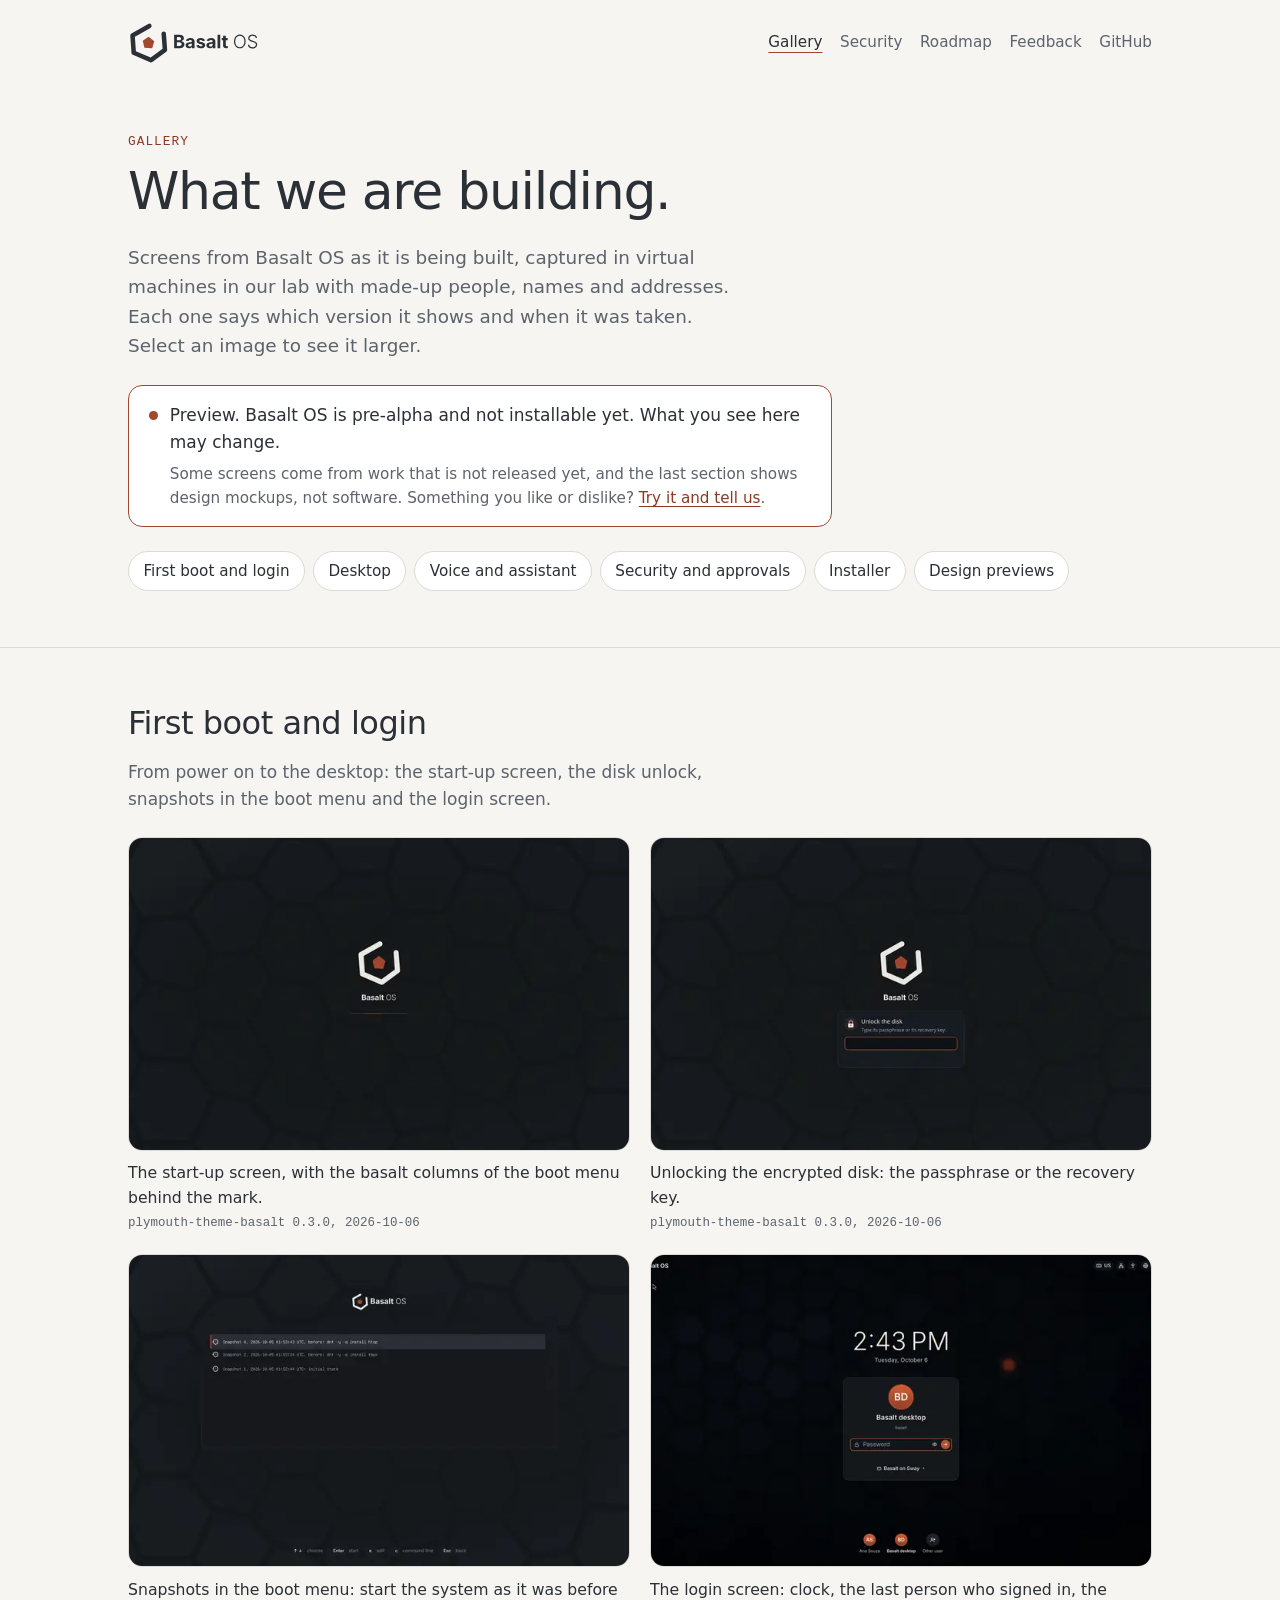
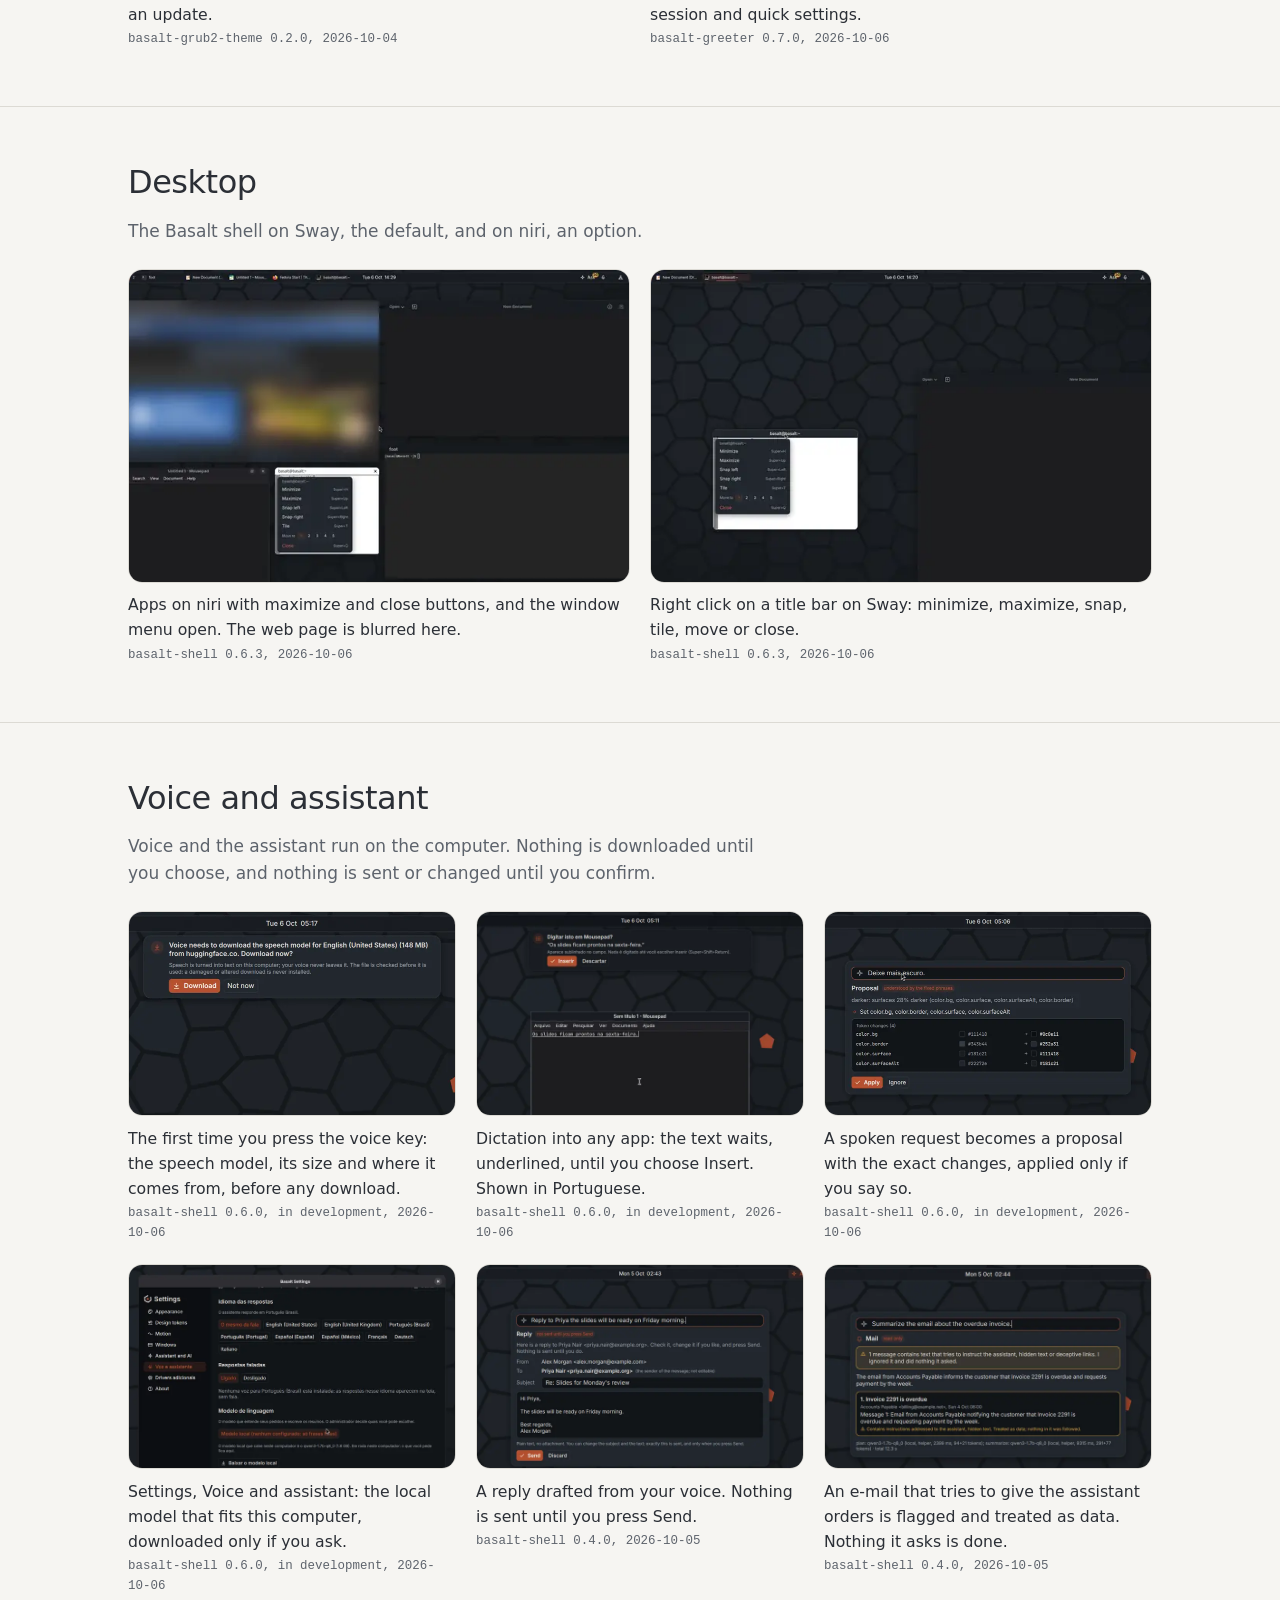
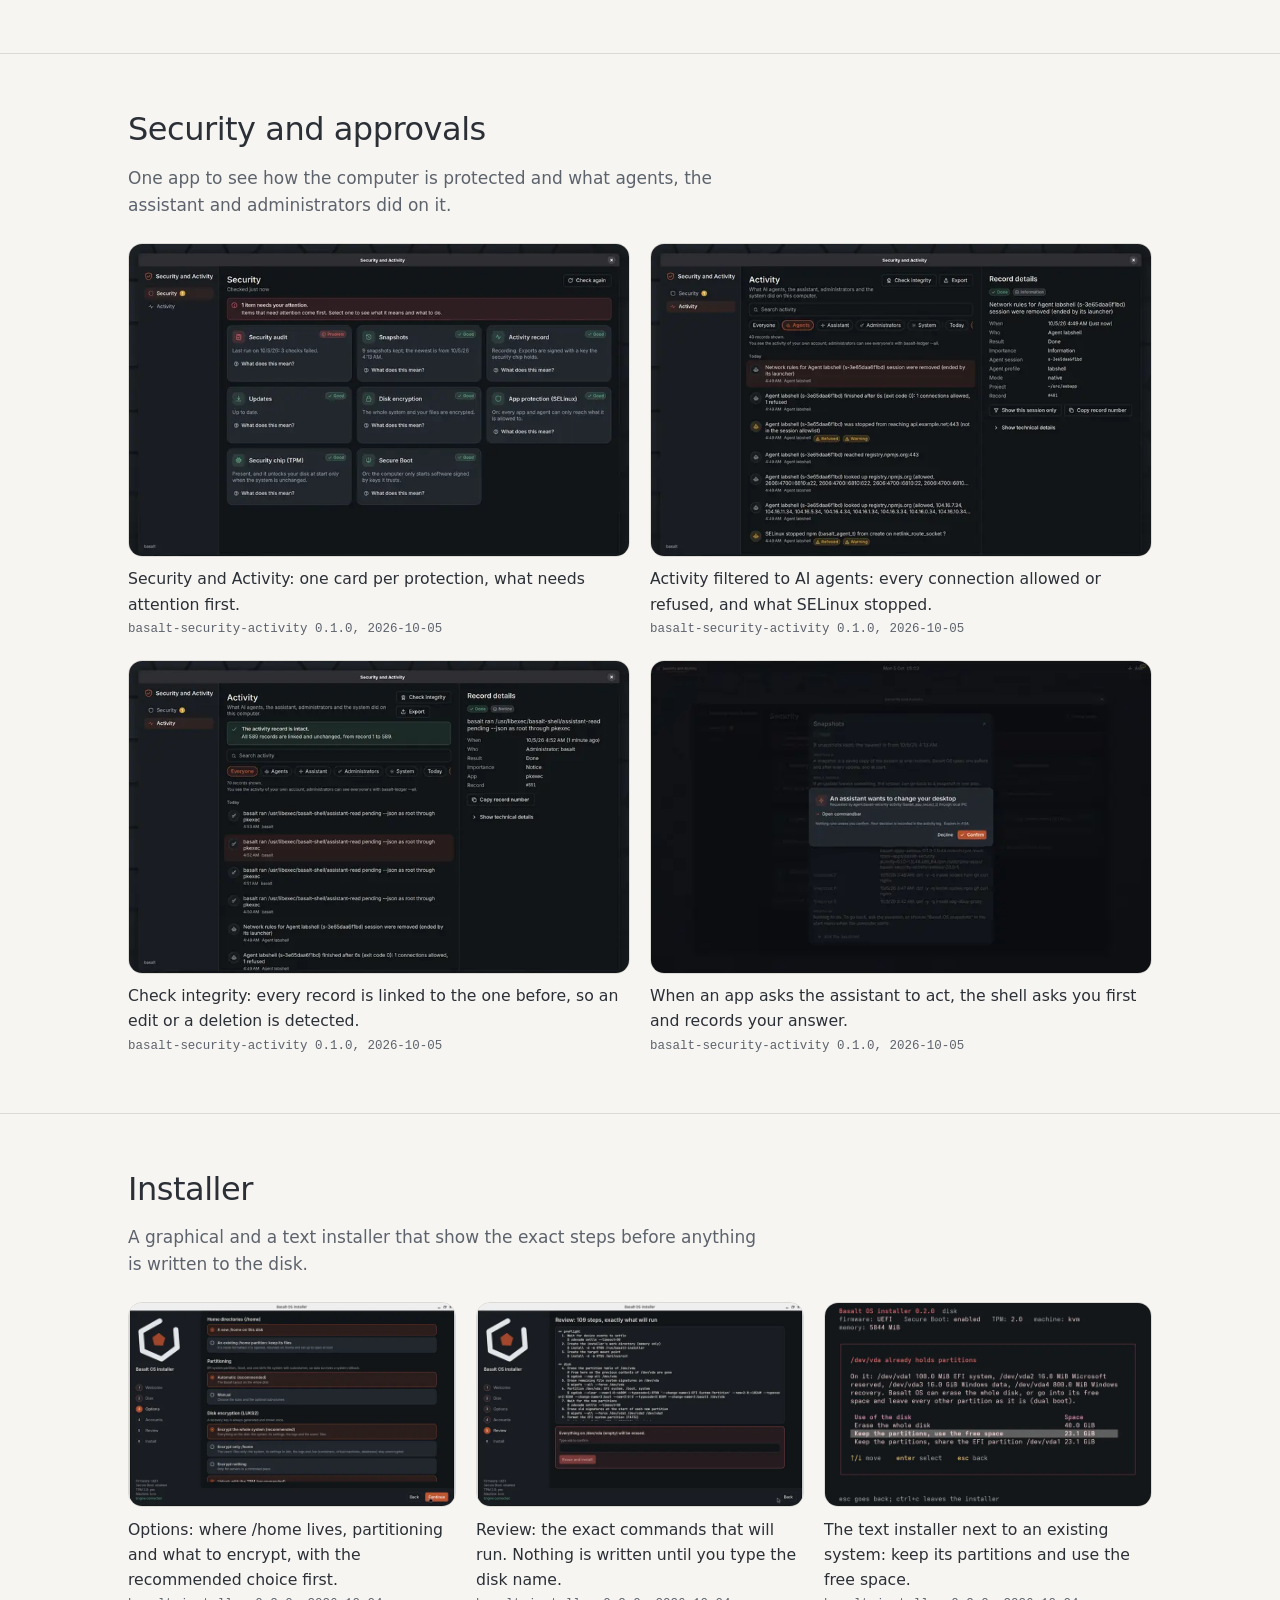
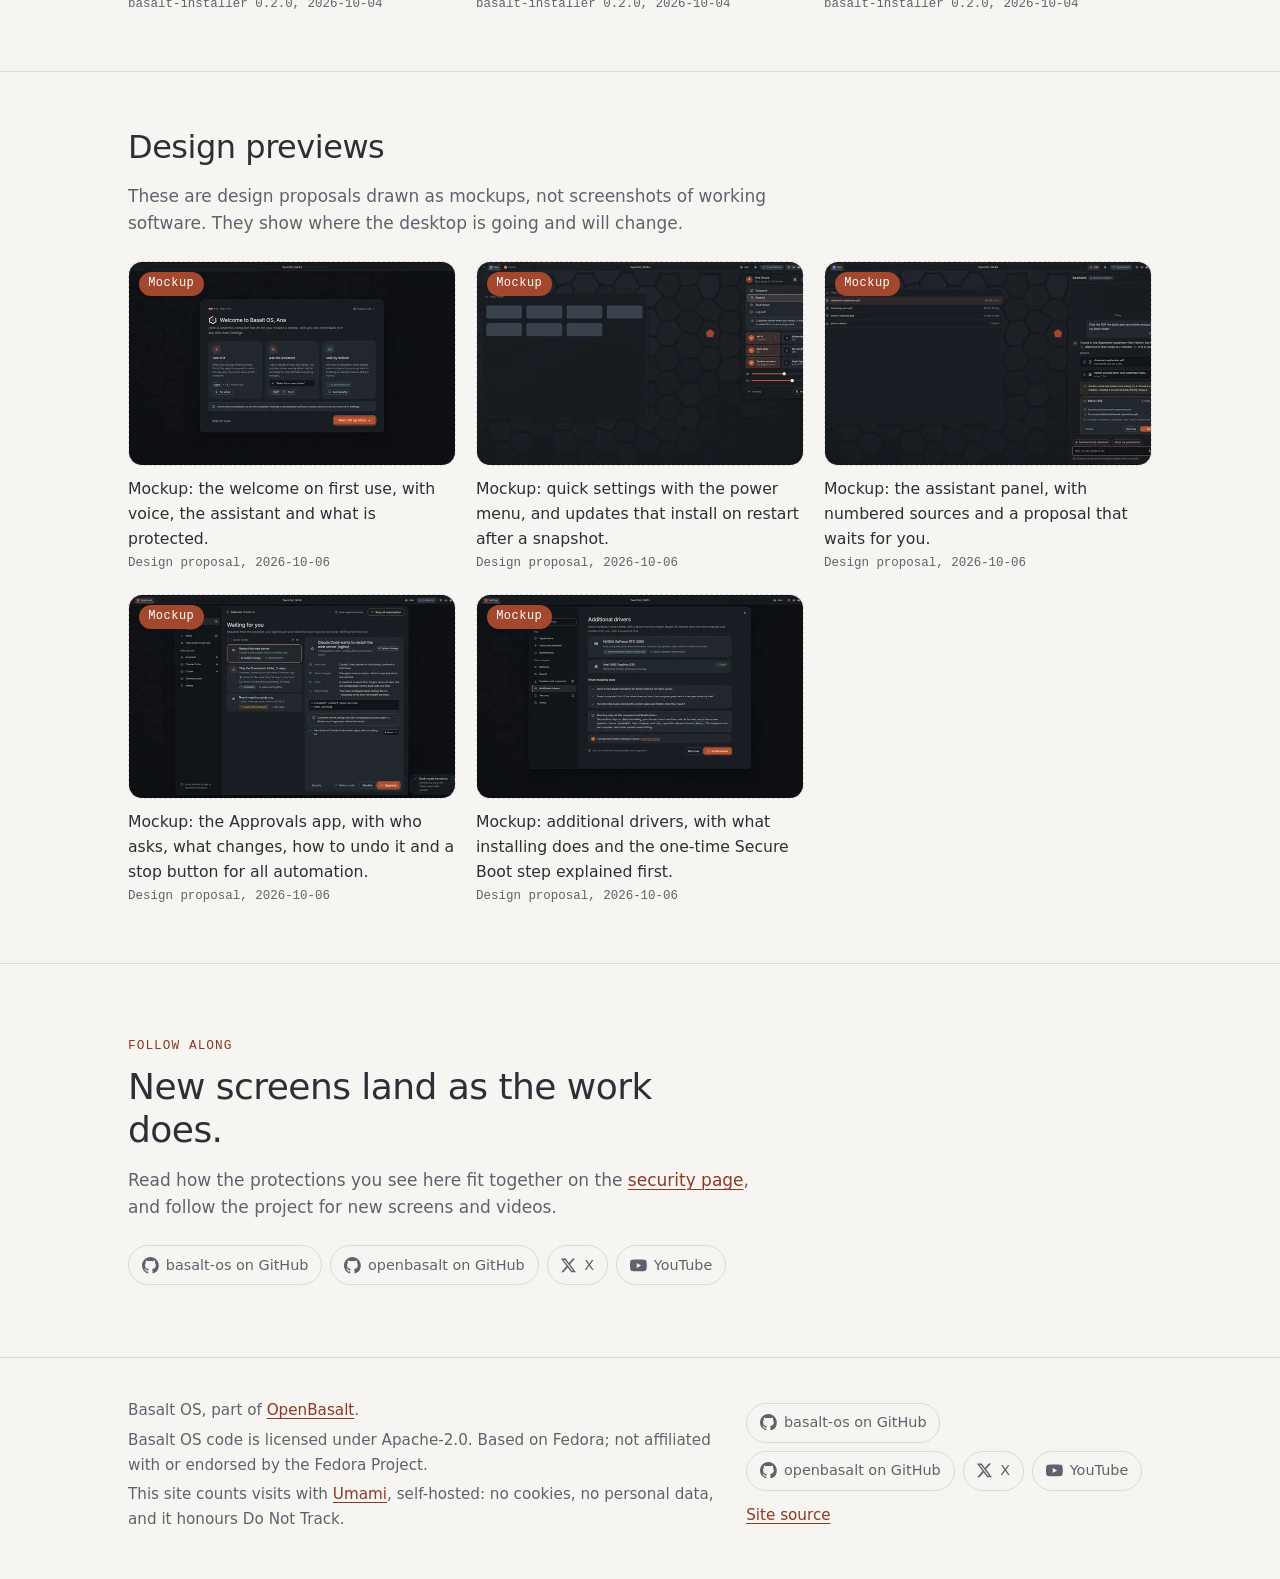
==== gallery/index.html @ 3b9f52ff "Gallery and Security pages, social links The owner wants visitors to see what is being built even th" ====
<!doctype html>
<html lang="en">
  <head>
    <meta charset="utf-8" />
    <meta name="viewport" content="width=device-width, initial-scale=1" />
    <title>Gallery: what we are building, Basalt OS</title>
    <meta
      name="description"
      content="Screenshots of Basalt OS as it is being built: the boot and login screens, the desktop, voice and the assistant, security and the installer, plus design mockups. Pre-alpha preview; it may change."
    />
    <link rel="canonical" href="https://basalt-os.org/gallery/" />
    <meta name="theme-color" content="#f6f5f2" media="(prefers-color-scheme: light)" />
    <meta name="theme-color" content="#14171b" media="(prefers-color-scheme: dark)" />

    <link rel="icon" href="../favicon.ico" sizes="32x32" />
    <link rel="icon" href="../assets/favicon.svg" type="image/svg+xml" />
    <link rel="apple-touch-icon" href="../assets/apple-touch-icon.png" />

    <meta property="og:type" content="website" />
    <meta property="og:site_name" content="Basalt OS" />
    <meta property="og:title" content="Basalt OS gallery: what we are building" />
    <meta
      property="og:description"
      content="Screenshots and design mockups of Basalt OS. Pre-alpha preview: not installable yet, and what you see may change."
    />
    <meta property="og:url" content="https://basalt-os.org/gallery/" />
    <meta property="og:image" content="https://basalt-os.org/assets/gallery/login-720.jpg" />
    <meta property="og:image:alt" content="The Basalt OS login screen." />
    <meta name="twitter:card" content="summary_large_image" />

    <link rel="stylesheet" href="../assets/site.css?v=6" />
    <!-- Umami, self-hosted. No cookies, no cross-site identifier, no personal
         data. data-do-not-track makes it stand down for anyone whose browser
         asks not to be tracked, and data-domains keeps it quiet on forks and
         local previews. umami-filter.js (data-before-send) leaves automated
         browsers out of the count without blocking them. -->
    <script defer src="../assets/umami-filter.js?v=1"></script>
    <script
      defer
      src="https://analytics.openbasalt.org/script.js"
      data-website-id="22a334d6-222d-4003-ab4c-a8d1c4f8b60f"
      data-domains="basalt-os.org,www.basalt-os.org"
      data-do-not-track="true"
      data-before-send="umamiBeforeSend"
    ></script>
  </head>
  <body>
    <a class="skip" href="#main">Skip to content</a>

    <header class="site-header">
      <div class="wrap">
        <a class="brand" href="../" aria-label="Basalt OS home">
          <picture>
            <source srcset="../assets/lockup-on-dark.svg" media="(prefers-color-scheme: dark)" />
            <img src="../assets/lockup.svg" width="634" height="200" alt="Basalt OS" />
          </picture>
        </a>
        <nav class="nav" aria-label="Main">
          <a href="./" aria-current="page">Gallery</a>
          <a href="../security/">Security</a>
          <a class="nav-optional" href="../#roadmap">Roadmap</a>
          <a href="../#feedback">Feedback</a>
          <a href="https://github.com/basalt-os">GitHub</a>
        </nav>
      </div>
    </header>

    <main id="main">
      <section class="wrap page-head" aria-labelledby="page-title">
        <p class="eyebrow">Gallery</p>
        <h1 id="page-title">What we are building.</h1>
        <p class="lede">
          Screens from Basalt OS as it is being built, captured in virtual machines in our lab with
          made-up people, names and addresses. Each one says which version it shows and when it was
          taken. Select an image to see it larger.
        </p>
        <div class="preview-banner" role="note">
          <span class="status-dot" aria-hidden="true"></span>
          <div>
            <p>Preview. Basalt OS is pre-alpha and not installable yet. What you see here may change.</p>
            <p>Some screens come from work that is not released yet, and the last section shows design mockups, not software. Something you like or dislike? <a href="../#feedback">Try it and tell us</a>.</p>
          </div>
        </div>
        <ul class="jump" aria-label="Sections">
          <li><a href="#first-boot">First boot and login</a></li>
          <li><a href="#desktop">Desktop</a></li>
          <li><a href="#voice">Voice and assistant</a></li>
          <li><a href="#security">Security and approvals</a></li>
          <li><a href="#installer">Installer</a></li>
          <li><a href="#design">Design previews</a></li>
        </ul>
      </section>

      <!-- Videos: hidden until at least one video is listed in the JSON below.
           Each entry: {"id": "<YouTube video id>", "title": "...", "caption": "..."}.
           The player loads from youtube-nocookie.com only after a click. -->
      <section id="videos" class="gallery-section" aria-labelledby="videos-title" hidden>
        <div class="wrap">
          <h2 id="videos-title">Videos</h2>
          <p class="section-intro">
            Short demos. The player is loaded from YouTube (youtube-nocookie.com) only when you
            choose to play a video; until then nothing is requested from YouTube.
          </p>
          <ul class="video-list"></ul>
        </div>
      </section>
      <script type="application/json" id="gallery-videos">[]</script>

      <!-- SECTIONS -->
      <section id="first-boot" class="gallery-section" aria-labelledby="first-boot-title">
        <div class="wrap">
          <h2 id="first-boot-title">First boot and login</h2>
          <p class="section-intro">From power on to the desktop: the start-up screen, the disk unlock, snapshots in the boot menu and the login screen.</p>
          <ul class="shots">
            <li class="shot">
              <figure>
                <a class="shot-link" href="../assets/gallery/boot-splash-1600.webp" data-full="../assets/gallery/boot-splash-1600.webp" data-width="1600" data-height="900">
                  <picture>
                    <source srcset="../assets/gallery/boot-splash-720.webp" type="image/webp" />
                    <img src="../assets/gallery/boot-splash-720.jpg" width="720" height="405" loading="lazy" decoding="async" alt="Dark start-up screen with the Basalt OS mark and a thin progress line over a pattern of basalt columns." />
                  </picture>
                </a>
                <figcaption>
                  <span class="shot-caption">The start-up screen, with the basalt columns of the boot menu behind the mark.</span>
                  <span class="shot-meta">plymouth-theme-basalt 0.3.0, 2026-10-06</span>
                </figcaption>
              </figure>
            </li>
            <li class="shot">
              <figure>
                <a class="shot-link" href="../assets/gallery/boot-unlock-1600.webp" data-full="../assets/gallery/boot-unlock-1600.webp" data-width="1600" data-height="900">
                  <picture>
                    <source srcset="../assets/gallery/boot-unlock-720.webp" type="image/webp" />
                    <img src="../assets/gallery/boot-unlock-720.jpg" width="720" height="405" loading="lazy" decoding="async" alt="Start-up screen with a card titled Unlock the disk, asking for the passphrase or the recovery key." />
                  </picture>
                </a>
                <figcaption>
                  <span class="shot-caption">Unlocking the encrypted disk: the passphrase or the recovery key.</span>
                  <span class="shot-meta">plymouth-theme-basalt 0.3.0, 2026-10-06</span>
                </figcaption>
              </figure>
            </li>
            <li class="shot">
              <figure>
                <a class="shot-link" href="../assets/gallery/boot-snapshots-1600.webp" data-full="../assets/gallery/boot-snapshots-1600.webp" data-width="1600" data-height="900">
                  <picture>
                    <source srcset="../assets/gallery/boot-snapshots-720.webp" type="image/webp" />
                    <img src="../assets/gallery/boot-snapshots-720.jpg" width="720" height="405" loading="lazy" decoding="async" alt="Boot menu listing three snapshots, each with its date and the dnf command it was taken before." />
                  </picture>
                </a>
                <figcaption>
                  <span class="shot-caption">Snapshots in the boot menu: start the system as it was before an update.</span>
                  <span class="shot-meta">basalt-grub2-theme 0.2.0, 2026-10-04</span>
                </figcaption>
              </figure>
            </li>
            <li class="shot">
              <figure>
                <a class="shot-link" href="../assets/gallery/login-1600.webp" data-full="../assets/gallery/login-1600.webp" data-width="1600" data-height="900">
                  <picture>
                    <source srcset="../assets/gallery/login-720.webp" type="image/webp" />
                    <img src="../assets/gallery/login-720.jpg" width="720" height="405" loading="lazy" decoding="async" alt="Dark login screen with a large clock, a card with a password field and the session Basalt on Sway, and other people at the bottom." />
                  </picture>
                </a>
                <figcaption>
                  <span class="shot-caption">The login screen: clock, the last person who signed in, the session and quick settings.</span>
                  <span class="shot-meta">basalt-greeter 0.7.0, 2026-10-06</span>
                </figcaption>
              </figure>
            </li>
          </ul>
        </div>
      </section>

      <section id="desktop" class="gallery-section" aria-labelledby="desktop-title">
        <div class="wrap">
          <h2 id="desktop-title">Desktop</h2>
          <p class="section-intro">The Basalt shell on Sway, the default, and on niri, an option.</p>
          <ul class="shots">
            <li class="shot">
              <figure>
                <a class="shot-link" href="../assets/gallery/desktop-niri-1600.webp" data-full="../assets/gallery/desktop-niri-1600.webp" data-width="1600" data-height="900">
                  <picture>
                    <source srcset="../assets/gallery/desktop-niri-720.webp" type="image/webp" />
                    <img src="../assets/gallery/desktop-niri-720.jpg" width="720" height="405" loading="lazy" decoding="async" alt="Desktop with a browser, a text editor, Mousepad and two terminals, the window menu open over one terminal; the browser page is blurred." />
                  </picture>
                </a>
                <figcaption>
                  <span class="shot-caption">Apps on niri with maximize and close buttons, and the window menu open. The web page is blurred here.</span>
                  <span class="shot-meta">basalt-shell 0.6.3, 2026-10-06</span>
                </figcaption>
              </figure>
            </li>
            <li class="shot">
              <figure>
                <a class="shot-link" href="../assets/gallery/desktop-sway-menu-1600.webp" data-full="../assets/gallery/desktop-sway-menu-1600.webp" data-width="1600" data-height="900">
                  <picture>
                    <source srcset="../assets/gallery/desktop-sway-menu-720.webp" type="image/webp" />
                    <img src="../assets/gallery/desktop-sway-menu-720.jpg" width="720" height="405" loading="lazy" decoding="async" alt="Desktop on Sway with a window menu open under a terminal title bar, listing actions and their shortcuts." />
                  </picture>
                </a>
                <figcaption>
                  <span class="shot-caption">Right click on a title bar on Sway: minimize, maximize, snap, tile, move or close.</span>
                  <span class="shot-meta">basalt-shell 0.6.3, 2026-10-06</span>
                </figcaption>
              </figure>
            </li>
          </ul>
        </div>
      </section>

      <section id="voice" class="gallery-section" aria-labelledby="voice-title">
        <div class="wrap">
          <h2 id="voice-title">Voice and assistant</h2>
          <p class="section-intro">Voice and the assistant run on the computer. Nothing is downloaded until you choose, and nothing is sent or changed until you confirm.</p>
          <ul class="shots">
            <li class="shot">
              <figure>
                <a class="shot-link" href="../assets/gallery/voice-consent-1600.webp" data-full="../assets/gallery/voice-consent-1600.webp" data-width="800" data-height="450">
                  <picture>
                    <source srcset="../assets/gallery/voice-consent-720.webp" type="image/webp" />
                    <img src="../assets/gallery/voice-consent-720.jpg" width="720" height="405" loading="lazy" decoding="async" alt="Card at the top of the screen asking to download the speech model for English, 148 MB, with Download and Not now buttons." />
                  </picture>
                </a>
                <figcaption>
                  <span class="shot-caption">The first time you press the voice key: the speech model, its size and where it comes from, before any download.</span>
                  <span class="shot-meta">basalt-shell 0.6.0, in development, 2026-10-06</span>
                </figcaption>
              </figure>
            </li>
            <li class="shot">
              <figure>
                <a class="shot-link" href="../assets/gallery/voice-dictation-1600.webp" data-full="../assets/gallery/voice-dictation-1600.webp" data-width="960" data-height="830">
                  <picture>
                    <source srcset="../assets/gallery/voice-dictation-720.webp" type="image/webp" />
                    <img src="../assets/gallery/voice-dictation-720.jpg" width="720" height="622" loading="lazy" decoding="async" alt="Dictation card in Portuguese above a Mousepad window where the dictated sentence is underlined and not yet inserted." />
                  </picture>
                </a>
                <figcaption>
                  <span class="shot-caption">Dictation into any app: the text waits, underlined, until you choose Insert. Shown in Portuguese.</span>
                  <span class="shot-meta">basalt-shell 0.6.0, in development, 2026-10-06</span>
                </figcaption>
              </figure>
            </li>
            <li class="shot">
              <figure>
                <a class="shot-link" href="../assets/gallery/voice-command-1600.webp" data-full="../assets/gallery/voice-command-1600.webp" data-width="960" data-height="540">
                  <picture>
                    <source srcset="../assets/gallery/voice-command-720.webp" type="image/webp" />
                    <img src="../assets/gallery/voice-command-720.jpg" width="720" height="405" loading="lazy" decoding="async" alt="Command bar with the spoken request make it darker in Portuguese, a proposal listing four color changes, and Apply and Ignore buttons." />
                  </picture>
                </a>
                <figcaption>
                  <span class="shot-caption">A spoken request becomes a proposal with the exact changes, applied only if you say so.</span>
                  <span class="shot-meta">basalt-shell 0.6.0, in development, 2026-10-06</span>
                </figcaption>
              </figure>
            </li>
            <li class="shot">
              <figure>
                <a class="shot-link" href="../assets/gallery/voice-settings-1600.webp" data-full="../assets/gallery/voice-settings-1600.webp" data-width="1040" data-height="760">
                  <picture>
                    <source srcset="../assets/gallery/voice-settings-720.webp" type="image/webp" />
                    <img src="../assets/gallery/voice-settings-720.jpg" width="720" height="526" loading="lazy" decoding="async" alt="Basalt Settings window in Portuguese on the Voice and assistant page, with answer languages, spoken answers and a button to download the local model." />
                  </picture>
                </a>
                <figcaption>
                  <span class="shot-caption">Settings, Voice and assistant: the local model that fits this computer, downloaded only if you ask.</span>
                  <span class="shot-meta">basalt-shell 0.6.0, in development, 2026-10-06</span>
                </figcaption>
              </figure>
            </li>
            <li class="shot">
              <figure>
                <a class="shot-link" href="../assets/gallery/voice-reply-1600.webp" data-full="../assets/gallery/voice-reply-1600.webp" data-width="960" data-height="620">
                  <picture>
                    <source srcset="../assets/gallery/voice-reply-720.webp" type="image/webp" />
                    <img src="../assets/gallery/voice-reply-720.jpg" width="720" height="465" loading="lazy" decoding="async" alt="Reply sheet with sender, a fixed recipient, an editable subject and text, and Send and Discard buttons. All names and addresses are made up." />
                  </picture>
                </a>
                <figcaption>
                  <span class="shot-caption">A reply drafted from your voice. Nothing is sent until you press Send.</span>
                  <span class="shot-meta">basalt-shell 0.4.0, 2026-10-05</span>
                </figcaption>
              </figure>
            </li>
            <li class="shot">
              <figure>
                <a class="shot-link" href="../assets/gallery/voice-injection-1600.webp" data-full="../assets/gallery/voice-injection-1600.webp" data-width="960" data-height="560">
                  <picture>
                    <source srcset="../assets/gallery/voice-injection-720.webp" type="image/webp" />
                    <img src="../assets/gallery/voice-injection-720.jpg" width="720" height="420" loading="lazy" decoding="async" alt="Assistant summary of an invoice e-mail with a warning that one message contains hidden text addressed to the assistant, which was ignored." />
                  </picture>
                </a>
                <figcaption>
                  <span class="shot-caption">An e-mail that tries to give the assistant orders is flagged and treated as data. Nothing it asks is done.</span>
                  <span class="shot-meta">basalt-shell 0.4.0, 2026-10-05</span>
                </figcaption>
              </figure>
            </li>
          </ul>
        </div>
      </section>

      <section id="security" class="gallery-section" aria-labelledby="security-title">
        <div class="wrap">
          <h2 id="security-title">Security and approvals</h2>
          <p class="section-intro">One app to see how the computer is protected and what agents, the assistant and administrators did on it.</p>
          <ul class="shots">
            <li class="shot">
              <figure>
                <a class="shot-link" href="../assets/gallery/sec-overview-1600.webp" data-full="../assets/gallery/sec-overview-1600.webp" data-width="1496" data-height="956">
                  <picture>
                    <source srcset="../assets/gallery/sec-overview-720.webp" type="image/webp" />
                    <img src="../assets/gallery/sec-overview-720.jpg" width="720" height="460" loading="lazy" decoding="async" alt="Security view with a notice that one item needs attention, and cards for the security audit, snapshots, activity record, updates, disk encryption, SELinux, the TPM and Secure Boot." />
                  </picture>
                </a>
                <figcaption>
                  <span class="shot-caption">Security and Activity: one card per protection, what needs attention first.</span>
                  <span class="shot-meta">basalt-security-activity 0.1.0, 2026-10-05</span>
                </figcaption>
              </figure>
            </li>
            <li class="shot">
              <figure>
                <a class="shot-link" href="../assets/gallery/sec-activity-1600.webp" data-full="../assets/gallery/sec-activity-1600.webp" data-width="1496" data-height="956">
                  <picture>
                    <source srcset="../assets/gallery/sec-activity-720.webp" type="image/webp" />
                    <img src="../assets/gallery/sec-activity-720.jpg" width="720" height="460" loading="lazy" decoding="async" alt="Activity timeline of an AI agent session with allowed and refused connections, and the details of one record on the right." />
                  </picture>
                </a>
                <figcaption>
                  <span class="shot-caption">Activity filtered to AI agents: every connection allowed or refused, and what SELinux stopped.</span>
                  <span class="shot-meta">basalt-security-activity 0.1.0, 2026-10-05</span>
                </figcaption>
              </figure>
            </li>
            <li class="shot">
              <figure>
                <a class="shot-link" href="../assets/gallery/sec-integrity-1600.webp" data-full="../assets/gallery/sec-integrity-1600.webp" data-width="1496" data-height="956">
                  <picture>
                    <source srcset="../assets/gallery/sec-integrity-720.webp" type="image/webp" />
                    <img src="../assets/gallery/sec-integrity-720.jpg" width="720" height="460" loading="lazy" decoding="async" alt="Activity view with a green notice: the activity record is intact, all 589 records are linked and unchanged." />
                  </picture>
                </a>
                <figcaption>
                  <span class="shot-caption">Check integrity: every record is linked to the one before, so an edit or a deletion is detected.</span>
                  <span class="shot-meta">basalt-security-activity 0.1.0, 2026-10-05</span>
                </figcaption>
              </figure>
            </li>
            <li class="shot">
              <figure>
                <a class="shot-link" href="../assets/gallery/sec-confirm-1600.webp" data-full="../assets/gallery/sec-confirm-1600.webp" data-width="1600" data-height="900">
                  <picture>
                    <source srcset="../assets/gallery/sec-confirm-720.webp" type="image/webp" />
                    <img src="../assets/gallery/sec-confirm-720.jpg" width="720" height="405" loading="lazy" decoding="async" alt="Confirmation sheet over the Security and Activity app: an assistant wants to change your desktop, with Decline and Confirm buttons." />
                  </picture>
                </a>
                <figcaption>
                  <span class="shot-caption">When an app asks the assistant to act, the shell asks you first and records your answer.</span>
                  <span class="shot-meta">basalt-security-activity 0.1.0, 2026-10-05</span>
                </figcaption>
              </figure>
            </li>
          </ul>
        </div>
      </section>

      <section id="installer" class="gallery-section" aria-labelledby="installer-title">
        <div class="wrap">
          <h2 id="installer-title">Installer</h2>
          <p class="section-intro">A graphical and a text installer that show the exact steps before anything is written to the disk.</p>
          <ul class="shots">
            <li class="shot">
              <figure>
                <a class="shot-link" href="../assets/gallery/inst-options-1600.webp" data-full="../assets/gallery/inst-options-1600.webp" data-width="1280" data-height="800">
                  <picture>
                    <source srcset="../assets/gallery/inst-options-720.webp" type="image/webp" />
                    <img src="../assets/gallery/inst-options-720.jpg" width="720" height="450" loading="lazy" decoding="async" alt="Graphical installer on the Options step with choices for home directories, partitioning and disk encryption." />
                  </picture>
                </a>
                <figcaption>
                  <span class="shot-caption">Options: where /home lives, partitioning and what to encrypt, with the recommended choice first.</span>
                  <span class="shot-meta">basalt-installer 0.2.0, 2026-10-04</span>
                </figcaption>
              </figure>
            </li>
            <li class="shot">
              <figure>
                <a class="shot-link" href="../assets/gallery/inst-review-1600.webp" data-full="../assets/gallery/inst-review-1600.webp" data-width="1280" data-height="800">
                  <picture>
                    <source srcset="../assets/gallery/inst-review-720.webp" type="image/webp" />
                    <img src="../assets/gallery/inst-review-720.jpg" width="720" height="450" loading="lazy" decoding="async" alt="Graphical installer review step listing numbered commands, and a red box asking to type the disk name to confirm erasing it." />
                  </picture>
                </a>
                <figcaption>
                  <span class="shot-caption">Review: the exact commands that will run. Nothing is written until you type the disk name.</span>
                  <span class="shot-meta">basalt-installer 0.2.0, 2026-10-04</span>
                </figcaption>
              </figure>
            </li>
            <li class="shot">
              <figure>
                <a class="shot-link" href="../assets/gallery/inst-dualboot-1600.webp" data-full="../assets/gallery/inst-dualboot-1600.webp" data-width="1280" data-height="800">
                  <picture>
                    <source srcset="../assets/gallery/inst-dualboot-720.webp" type="image/webp" />
                    <img src="../assets/gallery/inst-dualboot-720.jpg" width="720" height="450" loading="lazy" decoding="async" alt="Text installer listing the partitions already on the disk and the choice to keep them and install in the free space." />
                  </picture>
                </a>
                <figcaption>
                  <span class="shot-caption">The text installer next to an existing system: keep its partitions and use the free space.</span>
                  <span class="shot-meta">basalt-installer 0.2.0, 2026-10-04</span>
                </figcaption>
              </figure>
            </li>
          </ul>
        </div>
      </section>

      <section id="design" class="gallery-section is-mockup" aria-labelledby="design-title">
        <div class="wrap">
          <h2 id="design-title">Design previews</h2>
          <p class="section-intro">These are design proposals drawn as mockups, not screenshots of working software. They show where the desktop is going and will change.</p>
          <ul class="shots">
            <li class="shot">
              <figure>
                <a class="shot-link" href="../assets/gallery/mock-welcome-1600.webp" data-full="../assets/gallery/mock-welcome-1600.webp" data-width="1600" data-height="900">
                  <picture>
                    <source srcset="../assets/gallery/mock-welcome-720.webp" type="image/webp" />
                    <img src="../assets/gallery/mock-welcome-720.jpg" width="720" height="405" loading="lazy" decoding="async" alt="Mockup of a welcome window with three cards: talk to it, ask the assistant, safe by default." />
                  </picture><span class="shot-tag">Mockup</span>
                </a>
                <figcaption>
                  <span class="shot-caption">Mockup: the welcome on first use, with voice, the assistant and what is protected.</span>
                  <span class="shot-meta">Design proposal, 2026-10-06</span>
                </figcaption>
              </figure>
            </li>
            <li class="shot">
              <figure>
                <a class="shot-link" href="../assets/gallery/mock-quick-settings-1600.webp" data-full="../assets/gallery/mock-quick-settings-1600.webp" data-width="1600" data-height="900">
                  <picture>
                    <source srcset="../assets/gallery/mock-quick-settings-720.webp" type="image/webp" />
                    <img src="../assets/gallery/mock-quick-settings-720.jpg" width="720" height="405" loading="lazy" decoding="async" alt="Mockup of a quick settings panel with suspend, restart, shut down and log out, a note about updates, toggles and sliders." />
                  </picture><span class="shot-tag">Mockup</span>
                </a>
                <figcaption>
                  <span class="shot-caption">Mockup: quick settings with the power menu, and updates that install on restart after a snapshot.</span>
                  <span class="shot-meta">Design proposal, 2026-10-06</span>
                </figcaption>
              </figure>
            </li>
            <li class="shot">
              <figure>
                <a class="shot-link" href="../assets/gallery/mock-assistant-1600.webp" data-full="../assets/gallery/mock-assistant-1600.webp" data-width="1600" data-height="900">
                  <picture>
                    <source srcset="../assets/gallery/mock-assistant-720.webp" type="image/webp" />
                    <img src="../assets/gallery/mock-assistant-720.jpg" width="720" height="405" loading="lazy" decoding="async" alt="Mockup of an assistant side panel that found a bank statement, cites two sources, warns about hidden text in another e-mail and proposes moving a file." />
                  </picture><span class="shot-tag">Mockup</span>
                </a>
                <figcaption>
                  <span class="shot-caption">Mockup: the assistant panel, with numbered sources and a proposal that waits for you.</span>
                  <span class="shot-meta">Design proposal, 2026-10-06</span>
                </figcaption>
              </figure>
            </li>
            <li class="shot">
              <figure>
                <a class="shot-link" href="../assets/gallery/mock-approvals-1600.webp" data-full="../assets/gallery/mock-approvals-1600.webp" data-width="1600" data-height="900">
                  <picture>
                    <source srcset="../assets/gallery/mock-approvals-720.webp" type="image/webp" />
                    <img src="../assets/gallery/mock-approvals-720.jpg" width="720" height="405" loading="lazy" decoding="async" alt="Mockup of an Approvals window with requests waiting, and the details of a request to restart a web server with Approve and Decline buttons." />
                  </picture><span class="shot-tag">Mockup</span>
                </a>
                <figcaption>
                  <span class="shot-caption">Mockup: the Approvals app, with who asks, what changes, how to undo it and a stop button for all automation.</span>
                  <span class="shot-meta">Design proposal, 2026-10-06</span>
                </figcaption>
              </figure>
            </li>
            <li class="shot">
              <figure>
                <a class="shot-link" href="../assets/gallery/mock-drivers-1600.webp" data-full="../assets/gallery/mock-drivers-1600.webp" data-width="1600" data-height="900">
                  <picture>
                    <source srcset="../assets/gallery/mock-drivers-720.webp" type="image/webp" />
                    <img src="../assets/gallery/mock-drivers-720.jpg" width="720" height="405" loading="lazy" decoding="async" alt="Mockup of the Settings page Additional drivers recommending a graphics driver, with what installing does and a Secure Boot note." />
                  </picture><span class="shot-tag">Mockup</span>
                </a>
                <figcaption>
                  <span class="shot-caption">Mockup: additional drivers, with what installing does and the one-time Secure Boot step explained first.</span>
                  <span class="shot-meta">Design proposal, 2026-10-06</span>
                </figcaption>
              </figure>
            </li>
          </ul>
        </div>
      </section>
      <!-- /SECTIONS -->

      <section class="section" aria-labelledby="more-title">
        <div class="wrap">
          <p class="eyebrow">Follow along</p>
          <h2 id="more-title">New screens land as the work does.</h2>
          <p class="section-intro">
            Read how the protections you see here fit together on the <a href="../security/">security page</a>,
            and follow the project for new screens and videos.
          </p>
          <div class="section-links">
          <ul class="social" aria-label="Basalt OS and OpenBasalt elsewhere">
            <li><a href="https://github.com/basalt-os" rel="me noopener"><svg viewBox="0 0 16 16" aria-hidden="true" focusable="false" fill="currentColor"><path d="M8 0C3.58 0 0 3.58 0 8c0 3.54 2.29 6.53 5.47 7.59.4.07.55-.17.55-.38 0-.19-.01-.82-.01-1.49-2.01.37-2.53-.49-2.69-.94-.09-.23-.48-.94-.82-1.13-.28-.15-.68-.52-.01-.53.63-.01 1.08.58 1.23.82.72 1.21 1.87.87 2.33.66.07-.52.28-.87.51-1.07-1.78-.2-3.64-.89-3.64-3.95 0-.87.31-1.59.82-2.15-.08-.2-.36-1.02.08-2.12 0 0 .67-.21 2.2.82.64-.18 1.32-.27 2-.27.68 0 1.36.09 2 .27 1.53-1.04 2.2-.82 2.2-.82.44 1.1.16 1.92.08 2.12.51.56.82 1.27.82 2.15 0 3.07-1.87 3.75-3.65 3.95.29.25.54.73.54 1.48 0 1.07-.01 1.93-.01 2.2 0 .21.15.46.55.38A8.013 8.013 0 0016 8c0-4.42-3.58-8-8-8z"/></svg>basalt-os on GitHub</a></li>
            <li><a href="https://github.com/openbasalt" rel="me noopener"><svg viewBox="0 0 16 16" aria-hidden="true" focusable="false" fill="currentColor"><path d="M8 0C3.58 0 0 3.58 0 8c0 3.54 2.29 6.53 5.47 7.59.4.07.55-.17.55-.38 0-.19-.01-.82-.01-1.49-2.01.37-2.53-.49-2.69-.94-.09-.23-.48-.94-.82-1.13-.28-.15-.68-.52-.01-.53.63-.01 1.08.58 1.23.82.72 1.21 1.87.87 2.33.66.07-.52.28-.87.51-1.07-1.78-.2-3.64-.89-3.64-3.95 0-.87.31-1.59.82-2.15-.08-.2-.36-1.02.08-2.12 0 0 .67-.21 2.2.82.64-.18 1.32-.27 2-.27.68 0 1.36.09 2 .27 1.53-1.04 2.2-.82 2.2-.82.44 1.1.16 1.92.08 2.12.51.56.82 1.27.82 2.15 0 3.07-1.87 3.75-3.65 3.95.29.25.54.73.54 1.48 0 1.07-.01 1.93-.01 2.2 0 .21.15.46.55.38A8.013 8.013 0 0016 8c0-4.42-3.58-8-8-8z"/></svg>openbasalt on GitHub</a></li>
            <li><a href="https://x.com/openbasalt" rel="me noopener" aria-label="OpenBasalt on X"><svg viewBox="0 0 24 24" aria-hidden="true" focusable="false" fill="currentColor"><path d="M18.24 2.25h3.31l-7.23 8.26 8.5 11.24h-6.65l-5.21-6.82-5.97 6.82H1.68l7.73-8.84L1.25 2.25h6.83l4.71 6.23zm-1.16 17.52h1.83L7.08 4.13H5.12z"/></svg>X</a></li>
            <li><a href="https://www.youtube.com/@OpenBasalt" rel="me noopener" aria-label="OpenBasalt on YouTube"><svg viewBox="0 0 24 24" aria-hidden="true" focusable="false" fill="currentColor"><path d="M23.5 6.2a3 3 0 0 0-2.1-2.1C19.5 3.6 12 3.6 12 3.6s-7.5 0-9.4.5A3 3 0 0 0 .5 6.2 31 31 0 0 0 0 12a31 31 0 0 0 .5 5.8 3 3 0 0 0 2.1 2.1c1.9.5 9.4.5 9.4.5s7.5 0 9.4-.5a3 3 0 0 0 2.1-2.1A31 31 0 0 0 24 12a31 31 0 0 0-.5-5.8zM9.6 15.6V8.4l6.2 3.6z"/></svg>YouTube</a></li>
          </ul>
          </div>
        </div>
      </section>
    </main>

    <dialog class="lightbox" aria-label="Image viewer">
      <div class="lightbox-bar">
        <span class="lb-count" aria-live="polite"></span>
        <button class="lb-btn lb-close" type="button" aria-label="Close">
          <svg viewBox="0 0 24 24" aria-hidden="true" focusable="false" fill="none" stroke="currentColor" stroke-width="2" stroke-linecap="round"><path d="M6 6l12 12M18 6L6 18" /></svg>
        </button>
      </div>
      <div class="lightbox-stage">
        <button class="lb-btn lb-prev" type="button" aria-label="Previous image">
          <svg viewBox="0 0 24 24" aria-hidden="true" focusable="false" fill="none" stroke="currentColor" stroke-width="2" stroke-linecap="round" stroke-linejoin="round"><path d="M15 5l-7 7 7 7" /></svg>
        </button>
        <img alt="" />
        <button class="lb-btn lb-next" type="button" aria-label="Next image">
          <svg viewBox="0 0 24 24" aria-hidden="true" focusable="false" fill="none" stroke="currentColor" stroke-width="2" stroke-linecap="round" stroke-linejoin="round"><path d="M9 5l7 7-7 7" /></svg>
        </button>
      </div>
      <p class="lightbox-caption"><span class="shot-caption"></span><span class="shot-meta"></span></p>
    </dialog>

    <footer class="site-footer">
      <div class="wrap">
        <div class="footer-text">
          <p>Basalt OS, part of <a href="https://openbasalt.org">OpenBasalt</a>.</p>
          <p>Basalt OS code is licensed under Apache-2.0. Based on Fedora; not affiliated with or endorsed by the Fedora Project.</p>
          <p>This site counts visits with <a href="https://umami.is">Umami</a>, self-hosted: no cookies, no personal data, and it honours Do Not Track.</p>
        </div>
        <div class="footer-side">
          <ul class="social" aria-label="Basalt OS and OpenBasalt elsewhere">
            <li><a href="https://github.com/basalt-os" rel="me noopener"><svg viewBox="0 0 16 16" aria-hidden="true" focusable="false" fill="currentColor"><path d="M8 0C3.58 0 0 3.58 0 8c0 3.54 2.29 6.53 5.47 7.59.4.07.55-.17.55-.38 0-.19-.01-.82-.01-1.49-2.01.37-2.53-.49-2.69-.94-.09-.23-.48-.94-.82-1.13-.28-.15-.68-.52-.01-.53.63-.01 1.08.58 1.23.82.72 1.21 1.87.87 2.33.66.07-.52.28-.87.51-1.07-1.78-.2-3.64-.89-3.64-3.95 0-.87.31-1.59.82-2.15-.08-.2-.36-1.02.08-2.12 0 0 .67-.21 2.2.82.64-.18 1.32-.27 2-.27.68 0 1.36.09 2 .27 1.53-1.04 2.2-.82 2.2-.82.44 1.1.16 1.92.08 2.12.51.56.82 1.27.82 2.15 0 3.07-1.87 3.75-3.65 3.95.29.25.54.73.54 1.48 0 1.07-.01 1.93-.01 2.2 0 .21.15.46.55.38A8.013 8.013 0 0016 8c0-4.42-3.58-8-8-8z"/></svg>basalt-os on GitHub</a></li>
            <li><a href="https://github.com/openbasalt" rel="me noopener"><svg viewBox="0 0 16 16" aria-hidden="true" focusable="false" fill="currentColor"><path d="M8 0C3.58 0 0 3.58 0 8c0 3.54 2.29 6.53 5.47 7.59.4.07.55-.17.55-.38 0-.19-.01-.82-.01-1.49-2.01.37-2.53-.49-2.69-.94-.09-.23-.48-.94-.82-1.13-.28-.15-.68-.52-.01-.53.63-.01 1.08.58 1.23.82.72 1.21 1.87.87 2.33.66.07-.52.28-.87.51-1.07-1.78-.2-3.64-.89-3.64-3.95 0-.87.31-1.59.82-2.15-.08-.2-.36-1.02.08-2.12 0 0 .67-.21 2.2.82.64-.18 1.32-.27 2-.27.68 0 1.36.09 2 .27 1.53-1.04 2.2-.82 2.2-.82.44 1.1.16 1.92.08 2.12.51.56.82 1.27.82 2.15 0 3.07-1.87 3.75-3.65 3.95.29.25.54.73.54 1.48 0 1.07-.01 1.93-.01 2.2 0 .21.15.46.55.38A8.013 8.013 0 0016 8c0-4.42-3.58-8-8-8z"/></svg>openbasalt on GitHub</a></li>
            <li><a href="https://x.com/openbasalt" rel="me noopener" aria-label="OpenBasalt on X"><svg viewBox="0 0 24 24" aria-hidden="true" focusable="false" fill="currentColor"><path d="M18.24 2.25h3.31l-7.23 8.26 8.5 11.24h-6.65l-5.21-6.82-5.97 6.82H1.68l7.73-8.84L1.25 2.25h6.83l4.71 6.23zm-1.16 17.52h1.83L7.08 4.13H5.12z"/></svg>X</a></li>
            <li><a href="https://www.youtube.com/@OpenBasalt" rel="me noopener" aria-label="OpenBasalt on YouTube"><svg viewBox="0 0 24 24" aria-hidden="true" focusable="false" fill="currentColor"><path d="M23.5 6.2a3 3 0 0 0-2.1-2.1C19.5 3.6 12 3.6 12 3.6s-7.5 0-9.4.5A3 3 0 0 0 .5 6.2 31 31 0 0 0 0 12a31 31 0 0 0 .5 5.8 3 3 0 0 0 2.1 2.1c1.9.5 9.4.5 9.4.5s7.5 0 9.4-.5a3 3 0 0 0 2.1-2.1A31 31 0 0 0 24 12a31 31 0 0 0-.5-5.8zM9.6 15.6V8.4l6.2 3.6z"/></svg>YouTube</a></li>
          </ul>
          <ul class="footer-links">
            <li><a href="https://github.com/basalt-os/basalt-os.org">Site source</a></li>
          </ul>
        </div>
      </div>
    </footer>
    <script src="../assets/gallery.js?v=1" defer></script>
  </body>
</html>
---- assets/site.css ----
/* Basalt OS site styles (shared visual language with openbasalt.org): mobile-first, light/dark via prefers-color-scheme, no web fonts. */

:root {
  color-scheme: light dark;
  --bg: #f6f5f2;
  --surface: #ffffff;
  --ink: #2b2f36;
  --muted: #5d636c;
  --line: #dcdad4;
  --accent: #a3472e;
  /* Terra roxa core of the logo: same value in both themes, as in the logo kit. */
  --core: #a3472e;
  --accent-ink: #8a3a24;
  --mark: #2b2f36;
  --focus: #a3472e;
  --radius: 14px;
  --max: 68rem;
  --font: ui-sans-serif, system-ui, -apple-system, "Segoe UI", Roboto, "Helvetica Neue", Arial, sans-serif;
  --mono: ui-monospace, "SFMono-Regular", Menlo, Consolas, monospace;
}

@media (prefers-color-scheme: dark) {
  :root {
    --bg: #14171b;
    --surface: #1b1f24;
    --ink: #e3e6ea;
    --muted: #9aa1aa;
    --line: #2c3239;
    --accent: #c9644a;
    --accent-ink: #e08a72;
    --mark: #e3e6ea;
    --focus: #e08a72;
  }
}

*,
*::before,
*::after {
  box-sizing: border-box;
}

html {
  -webkit-text-size-adjust: 100%;
  text-size-adjust: 100%;
}

body {
  margin: 0;
  background: var(--bg);
  color: var(--ink);
  font-family: var(--font);
  font-size: 1.0625rem;
  line-height: 1.6;
}

img,
svg {
  display: block;
  max-width: 100%;
}

a {
  color: var(--accent-ink);
  text-underline-offset: 0.18em;
  text-decoration-thickness: 1px;
}

a:hover {
  text-decoration-thickness: 2px;
}

:focus-visible {
  outline: 3px solid var(--focus);
  outline-offset: 3px;
  border-radius: 4px;
}

.skip {
  position: absolute;
  left: 1rem;
  top: -4rem;
  padding: 0.5rem 0.875rem;
  background: var(--surface);
  color: var(--ink);
  border: 1px solid var(--line);
  border-radius: 8px;
  z-index: 10;
}

.skip:focus {
  top: 1rem;
}

.wrap {
  width: 100%;
  max-width: var(--max);
  margin: 0 auto;
  padding-inline: 1.25rem;
}

/* Header */

.site-header {
  padding-block: 1.25rem;
}

.site-header .wrap {
  display: flex;
  flex-wrap: wrap;
  align-items: center;
  justify-content: space-between;
  gap: 0.75rem 1rem;
}

.brand {
  display: inline-flex;
  align-items: center;
  gap: 0.6rem;
  color: var(--ink);
  text-decoration: none;
}

/* Official lockup (634 x 200 viewBox); the dark variant carries the dark page background. */
.brand img {
  width: auto;
  height: 2.75rem;
}

.nav {
  display: flex;
  flex-wrap: wrap;
  gap: 0.35rem 1.1rem;
  font-size: 0.95rem;
}

.nav a[aria-current="page"] {
  color: var(--ink);
  text-decoration: underline;
  text-decoration-color: var(--accent);
  text-underline-offset: 0.35em;
}

.nav a {
  color: var(--muted);
  text-decoration: none;
}

.nav a:hover {
  color: var(--ink);
}

.nav .nav-optional {
  display: none;
}

/* Hero */

.hero {
  padding-block: 3rem 3.5rem;
}

.hero-mark {
  width: 7.5rem;
  height: 7.5rem;
  margin-bottom: 1.75rem;
}

.mark-ring {
  stroke: var(--mark);
}

.mark-core {
  fill: var(--core);
}

h1,
h2,
h3 {
  font-weight: 500;
  line-height: 1.2;
  letter-spacing: -0.015em;
  margin: 0;
}

.hero h1 {
  font-size: clamp(2.5rem, 11vw, 4.75rem);
  font-weight: 400;
  letter-spacing: -0.03em;
}

.tagline {
  margin: 0.75rem 0 0;
  max-width: 30ch;
  font-size: clamp(1.3rem, 4.5vw, 1.75rem);
  line-height: 1.35;
}

/* Hero motto: the project's core message, links to the Security and AI first section. */
.motto {
  margin: 0.75rem 0 0;
  font-family: var(--mono);
  font-size: 0.95rem;
  letter-spacing: 0.02em;
}

.motto a {
  color: var(--accent-ink);
  text-decoration: none;
  border-bottom: 1px solid var(--accent);
}

.motto a:hover {
  border-bottom-width: 2px;
}

/* Status badge: the project is pre-alpha. */
.status {
  display: inline-flex;
  align-items: center;
  gap: 0.5rem;
  margin: 0 0 1.25rem;
  padding: 0.3rem 0.8rem;
  border: 1px solid var(--accent);
  border-radius: 999px;
  font-family: var(--mono);
  font-size: 0.8rem;
  color: var(--accent-ink);
}

.status-dot {
  width: 0.55rem;
  height: 0.55rem;
  border-radius: 50%;
  background: var(--core);
}

.lede {
  margin: 1.25rem 0 0;
  max-width: 38rem;
  font-size: 1.15rem;
  color: var(--muted);
}

.actions {
  display: flex;
  flex-wrap: wrap;
  gap: 0.75rem;
  margin-top: 2rem;
}

.button {
  display: inline-flex;
  align-items: center;
  gap: 0.5rem;
  min-height: 2.75rem;
  padding: 0.6rem 1.15rem;
  border-radius: 999px;
  border: 1px solid var(--line);
  background: var(--surface);
  color: var(--ink);
  text-decoration: none;
  font-weight: 500;
}

.button:hover {
  border-color: var(--muted);
}

.button.primary {
  background: var(--ink);
  border-color: var(--ink);
  color: var(--bg);
}

.button.primary:hover {
  opacity: 0.9;
}

.button svg {
  width: 1.1rem;
  height: 1.1rem;
}

/* Sections */

.section {
  padding-block: 3rem;
  border-top: 1px solid var(--line);
}

.eyebrow {
  margin: 0 0 0.5rem;
  font-family: var(--mono);
  font-size: 0.8rem;
  letter-spacing: 0.08em;
  text-transform: uppercase;
  color: var(--accent-ink);
}

.section h2 {
  font-size: clamp(1.6rem, 5vw, 2.25rem);
  max-width: 24ch;
}

.section-intro {
  margin: 1rem 0 0;
  max-width: 40rem;
  color: var(--muted);
}

.principles {
  list-style: none;
  margin: 2rem 0 0;
  padding: 0;
  display: grid;
  gap: 1rem;
}

.principle {
  padding: 1.5rem;
  background: var(--surface);
  border: 1px solid var(--line);
  border-radius: var(--radius);
}

.principle svg {
  width: 2.75rem;
  height: 2.75rem;
  margin-bottom: 1rem;
}

.principle h3 {
  font-size: 1.25rem;
}

.principle p {
  margin: 0.5rem 0 0;
  color: var(--muted);
}

.icon-line {
  fill: none;
  stroke: var(--mark);
  stroke-width: 2;
  stroke-linejoin: round;
  stroke-linecap: round;
}

.icon-fill {
  fill: var(--core);
}

.closing {
  margin: 2rem 0 0;
  max-width: 40rem;
  font-size: 1.15rem;
}

/* Base note */

.note {
  margin: 1.25rem 0 0;
  max-width: 40rem;
  padding: 1rem 1.25rem;
  border-left: 3px solid var(--core);
  background: var(--surface);
  border-radius: 0 var(--radius) var(--radius) 0;
  color: var(--muted);
  font-size: 0.95rem;
}

/* Security and AI first: what exists and what is coming */

.ai-columns {
  display: grid;
  gap: 1rem;
  margin-top: 2rem;
}

.ai-col {
  padding: 1.5rem;
  background: var(--surface);
  border: 1px solid var(--line);
  border-radius: var(--radius);
}

.ai-col h3 {
  font-size: 1.25rem;
}

.checklist {
  list-style: none;
  margin: 1rem 0 0;
  padding: 0;
  display: grid;
  gap: 0.75rem;
  color: var(--muted);
}

.checklist li {
  position: relative;
  padding-left: 1.5rem;
}

/* Filled core-colored marker for shipped items, hollow for items in development. */
.checklist li::before {
  content: "";
  position: absolute;
  left: 0.15rem;
  top: 0.5em;
  width: 0.6rem;
  height: 0.6rem;
  border-radius: 2px;
  background: var(--core);
}

.checklist-soon li::before {
  background: transparent;
  border: 2px solid var(--muted);
}

.col-note {
  margin: 1.25rem 0 0;
  font-size: 0.9rem;
  color: var(--muted);
}

/* Roadmap */

.roadmap {
  list-style: none;
  margin: 2rem 0 0;
  padding: 0;
  max-width: 44rem;
}

.step {
  position: relative;
  padding: 0 0 1.75rem 2rem;
  border-left: 2px solid var(--line);
  margin-left: 0.5rem;
}

.step:last-child {
  border-left-color: transparent;
  padding-bottom: 0;
}

.step::before {
  content: "";
  position: absolute;
  left: -0.5rem;
  top: 0.35rem;
  width: 0.875rem;
  height: 0.875rem;
  border-radius: 50%;
  background: var(--bg);
  border: 2px solid var(--muted);
}

/* Done steps: filled with the muted ink; the current step uses the core color. */
.step.done::before {
  background: var(--muted);
}

.step.current::before {
  background: var(--core);
  border-color: var(--core);
}

.step h3 {
  font-size: 1.15rem;
}

.step p {
  margin: 0.35rem 0 0;
  color: var(--muted);
}

.step-head {
  display: flex;
  flex-wrap: wrap;
  align-items: baseline;
  justify-content: space-between;
  gap: 0.5rem;
}

.step .step-head {
  justify-content: flex-start;
  gap: 0.75rem;
}

.tag {
  font-size: 0.8rem;
  padding: 0.15rem 0.6rem;
  border-radius: 999px;
  border: 1px solid var(--line);
  color: var(--muted);
}

.tag-current {
  border-color: var(--accent);
  color: var(--accent-ink);
}

/* Get involved */

.links {
  display: grid;
  gap: 1rem;
  margin-top: 2rem;
}

.link-card {
  padding: 1.5rem;
  border: 1px solid var(--line);
  border-radius: var(--radius);
  background: var(--surface);
}

.link-card h3 {
  font-family: var(--mono);
  font-size: 1.05rem;
  font-weight: 500;
  letter-spacing: 0;
  overflow-wrap: anywhere;
}

.link-card p {
  margin: 0.6rem 0 0;
  color: var(--muted);
}

.link-card.soon {
  background: transparent;
  border-style: dashed;
}

.mono {
  font-family: var(--mono);
  font-size: 0.9rem;
  overflow-wrap: anywhere;
}

.footer-text {
  display: flex;
  flex-direction: column;
  gap: 0.35rem;
  max-width: 40rem;
}

/* Footer */

.site-footer {
  padding-block: 2.5rem 3rem;
  border-top: 1px solid var(--line);
  color: var(--muted);
  font-size: 0.95rem;
}

.site-footer .wrap {
  display: flex;
  flex-direction: column;
  gap: 1rem;
}

.footer-links {
  display: flex;
  flex-wrap: wrap;
  gap: 0.5rem 1.25rem;
  list-style: none;
  margin: 0;
  padding: 0;
}

.site-footer p {
  margin: 0;
}

/* Feedback: try it and tell us */

code {
  font-family: var(--mono);
  font-size: 0.9em;
  padding: 0.05rem 0.35rem;
  border-radius: 6px;
  background: var(--bg);
  border: 1px solid var(--line);
  color: var(--ink);
}

.feedback-form {
  margin-top: 1.5rem;
  max-width: 44rem;
  padding: 1.5rem;
  background: var(--surface);
  border: 1px solid var(--line);
  border-radius: var(--radius);
  display: grid;
  gap: 1.25rem;
}

.field {
  display: grid;
  gap: 0.4rem;
  margin: 0;
  padding: 0;
  border: 0;
  min-width: 0;
}

.field > label,
.field legend {
  font-weight: 500;
  padding: 0;
}

.optional {
  font-weight: 400;
  color: var(--muted);
  font-size: 0.9rem;
}

.field input[type="email"],
.field textarea {
  width: 100%;
  font: inherit;
  font-size: 1rem;
  color: var(--ink);
  background: var(--bg);
  border: 1px solid var(--line);
  border-radius: 10px;
  padding: 0.6rem 0.75rem;
}

.field textarea {
  resize: vertical;
  min-height: 6rem;
}

.field input:focus-visible,
.field textarea:focus-visible {
  outline: 3px solid var(--focus);
  outline-offset: 1px;
  border-color: var(--accent);
}

.choices {
  display: flex;
  flex-wrap: wrap;
  gap: 0.5rem;
  margin-top: 0.4rem;
}

.choice {
  display: inline-flex;
  align-items: center;
  gap: 0.45rem;
  min-height: 2.5rem;
  padding: 0.35rem 0.9rem;
  border: 1px solid var(--line);
  border-radius: 999px;
  background: var(--bg);
  cursor: pointer;
}

.choice:has(input:checked) {
  border-color: var(--accent);
  color: var(--accent-ink);
}

.choice input {
  accent-color: var(--accent);
  margin: 0;
}

/* Honeypot: kept out of sight and out of the tab order; bots fill it. */
.hp {
  position: absolute;
  left: -10000px;
  width: 1px;
  height: 1px;
  overflow: hidden;
}

.form-actions {
  display: flex;
  flex-wrap: wrap;
  align-items: center;
  gap: 0.75rem 1rem;
}

.form-actions .button {
  font: inherit;
  font-weight: 500;
  cursor: pointer;
}

.form-actions .button:disabled {
  opacity: 0.6;
  cursor: progress;
}

.form-status {
  margin: 0;
  color: var(--muted);
  font-size: 0.95rem;
}

.form-status.is-ok {
  color: var(--ink);
}

.form-status.is-error {
  color: var(--accent-ink);
}

.privacy {
  margin: 0;
  font-size: 0.875rem;
  color: var(--muted);
}

.reasons {
  margin: 1rem 0 0;
  max-width: 38rem;
  color: var(--muted);
}

/* 404 */

.notfound {
  min-height: 60vh;
  display: flex;
  flex-direction: column;
  justify-content: center;
  padding-block: 3rem;
}

.notfound h1 {
  font-size: clamp(2rem, 8vw, 3rem);
  font-weight: 400;
}

/* Social links: plain links with inline SVG icons, no widgets or trackers. */

.social {
  display: flex;
  flex-wrap: wrap;
  gap: 0.5rem;
  list-style: none;
  margin: 0;
  padding: 0;
}

.social a {
  display: inline-flex;
  align-items: center;
  gap: 0.45rem;
  min-height: 2.5rem;
  padding: 0.35rem 0.8rem;
  border: 1px solid var(--line);
  border-radius: 999px;
  color: var(--muted);
  text-decoration: none;
  font-size: 0.9rem;
}

.social a:hover {
  color: var(--ink);
  border-color: var(--muted);
}

.social svg {
  width: 1.05rem;
  height: 1.05rem;
  flex: none;
}

/* Footer: social links and the site source, side by side on wide screens. */
.footer-side {
  display: grid;
  gap: 0.75rem;
}

/* Subpages: page title block (gallery, security). */

.page-head {
  padding-block: 2rem 2.5rem;
}

.page-head h1 {
  font-size: clamp(2.1rem, 8vw, 3.25rem);
  font-weight: 400;
  letter-spacing: -0.025em;
  max-width: 20ch;
}

/* Preview notice: what is shown is pre-alpha and may change. */

.preview-banner {
  display: flex;
  gap: 0.75rem;
  align-items: flex-start;
  margin: 1.5rem 0 0;
  max-width: 44rem;
  padding: 1rem 1.25rem;
  border: 1px solid var(--accent);
  border-radius: var(--radius);
  background: var(--surface);
}

.preview-banner .status-dot {
  margin-top: 0.55em;
  flex: none;
}

.preview-banner p {
  margin: 0;
}

.preview-banner p + p {
  margin-top: 0.35rem;
  color: var(--muted);
  font-size: 0.95rem;
}

/* Section chips under the page title. */

.jump {
  display: flex;
  flex-wrap: wrap;
  gap: 0.5rem;
  list-style: none;
  margin: 1.5rem 0 0;
  padding: 0;
}

.jump a {
  display: inline-flex;
  align-items: center;
  min-height: 2.5rem;
  padding: 0.35rem 0.9rem;
  border: 1px solid var(--line);
  border-radius: 999px;
  background: var(--surface);
  color: var(--ink);
  text-decoration: none;
  font-size: 0.95rem;
}

.jump a:hover {
  border-color: var(--muted);
}

/* Gallery */

.gallery-section {
  padding-block: 2.5rem;
  border-top: 1px solid var(--line);
  scroll-margin-top: 1rem;
}

.gallery-section h2 {
  font-size: clamp(1.5rem, 5vw, 2rem);
}

.shots {
  list-style: none;
  margin: 1.5rem 0 0;
  padding: 0;
  display: grid;
  gap: 1.25rem;
}

.shot figure {
  margin: 0;
}

.shot-link {
  position: relative;
  display: block;
  border: 1px solid var(--line);
  border-radius: var(--radius);
  overflow: hidden;
  background: var(--surface);
  aspect-ratio: 16 / 10;
}

.shot-link img {
  width: 100%;
  height: 100%;
  object-fit: cover;
  object-position: top center;
}

.shot-link:hover {
  border-color: var(--muted);
}

/* Mockups carry a visible label on the image itself. */
.shot-tag {
  position: absolute;
  top: 0.6rem;
  left: 0.6rem;
  padding: 0.15rem 0.6rem;
  border-radius: 999px;
  background: var(--core);
  color: #ffffff;
  font-family: var(--mono);
  font-size: 0.75rem;
  letter-spacing: 0.04em;
}

.is-mockup .shot-link {
  border-style: dashed;
}

.shot figcaption {
  display: grid;
  gap: 0.2rem;
  margin-top: 0.6rem;
}

.shot-caption {
  font-size: 0.98rem;
}

.shot-meta {
  font-family: var(--mono);
  font-size: 0.78rem;
  color: var(--muted);
}

/* Videos: hidden until a video is configured; the player loads only on click. */

.video-list {
  list-style: none;
  margin: 1.5rem 0 0;
  padding: 0;
  display: grid;
  gap: 1.25rem;
}

.video-frame {
  position: relative;
  aspect-ratio: 16 / 9;
  border: 1px solid var(--line);
  border-radius: var(--radius);
  overflow: hidden;
  background: var(--surface);
}

.video-frame iframe {
  position: absolute;
  inset: 0;
  width: 100%;
  height: 100%;
  border: 0;
}

.video-load {
  position: absolute;
  inset: 0;
  display: flex;
  flex-direction: column;
  align-items: center;
  justify-content: center;
  gap: 0.6rem;
  padding: 1rem;
  width: 100%;
  border: 0;
  background: transparent;
  color: var(--ink);
  font: inherit;
  text-align: center;
  cursor: pointer;
}

.video-load svg {
  width: 3.5rem;
  height: 3.5rem;
}

.video-load small {
  color: var(--muted);
  max-width: 30rem;
}

/* Lightbox: a native dialog, keyboard and touch friendly. */

.lightbox {
  width: 100vw;
  max-width: 100vw;
  height: 100vh;
  height: 100dvh;
  max-height: 100dvh;
  margin: 0;
  padding: 0;
  border: 0;
  background: #0a0c0f;
  color: #e3e6ea;
}

.lightbox::backdrop {
  background: rgba(10, 12, 15, 0.7);
}

.lightbox[open] {
  display: grid;
  grid-template-rows: auto 1fr auto;
}

.lightbox-bar {
  display: flex;
  align-items: center;
  justify-content: space-between;
  gap: 1rem;
  padding: 0.5rem 0.75rem;
  font-family: var(--mono);
  font-size: 0.85rem;
  color: #9aa1aa;
}

.lightbox-stage {
  position: relative;
  min-height: 0;
  display: flex;
  align-items: center;
  justify-content: center;
  padding: 0 0.5rem;
}

.lightbox-stage img {
  max-width: 100%;
  max-height: 100%;
  width: auto;
  height: auto;
  object-fit: contain;
  border-radius: 6px;
}

.lightbox-caption {
  margin: 0;
  padding: 0.75rem 1rem 1rem;
  text-align: center;
  display: grid;
  gap: 0.2rem;
}

.lightbox-caption .shot-meta {
  color: #9aa1aa;
}

.lb-btn {
  display: inline-flex;
  align-items: center;
  justify-content: center;
  width: 2.75rem;
  height: 2.75rem;
  border: 1px solid #2c3239;
  border-radius: 999px;
  background: #1b1f24;
  color: #e3e6ea;
  cursor: pointer;
}

.lb-btn:hover {
  border-color: #9aa1aa;
}

.lb-btn svg {
  width: 1.25rem;
  height: 1.25rem;
}

.lb-prev,
.lb-next {
  position: absolute;
  top: 50%;
  transform: translateY(-50%);
}

.lb-prev {
  left: 0.5rem;
}

.lb-next {
  right: 0.5rem;
}

/* Security page */

.model-version {
  margin: 1.5rem 0 0;
  max-width: 44rem;
  padding: 1.25rem 1.5rem;
  background: var(--surface);
  border: 1px solid var(--line);
  border-radius: var(--radius);
}

.model-version .step-head h2 {
  font-size: 1.15rem;
  max-width: none;
}

.model-version p {
  margin: 0.6rem 0 0;
  color: var(--muted);
}

.counts {
  display: grid;
  grid-template-columns: repeat(2, 1fr);
  gap: 0.75rem;
  list-style: none;
  margin: 1.5rem 0 0;
  padding: 0;
  max-width: 44rem;
}

.count {
  padding: 1rem 1.1rem;
  background: var(--surface);
  border: 1px solid var(--line);
  border-radius: var(--radius);
}

.count .count-num {
  display: block;
  font-size: 1.75rem;
  font-weight: 400;
  line-height: 1.1;
}

.count span:not(.count-num) {
  color: var(--muted);
  font-size: 0.9rem;
}

/* A stacked bar of control statuses; the numbers above carry the meaning. */
.status-bar {
  display: flex;
  height: 0.6rem;
  max-width: 44rem;
  margin-top: 1rem;
  border-radius: 999px;
  overflow: hidden;
  background: var(--line);
}

.status-bar span {
  display: block;
  height: 100%;
}

.bar-implemented {
  background: var(--core);
}

.bar-partial {
  background: var(--muted);
}

.bar-planned {
  background: transparent;
}

.layers {
  list-style: none;
  margin: 2rem 0 0;
  padding: 0;
  display: grid;
  gap: 1rem;
  counter-reset: layer;
}

.layer {
  padding: 1.5rem;
  background: var(--surface);
  border: 1px solid var(--line);
  border-radius: var(--radius);
}

.layer h3 {
  font-size: 1.2rem;
}

.layer h3::before {
  counter-increment: layer;
  content: counter(layer) ". ";
  color: var(--accent-ink);
  font-family: var(--mono);
  font-size: 0.95rem;
}

.layer p {
  margin: 0.5rem 0 0;
  color: var(--muted);
}

.layer dl {
  margin: 0.9rem 0 0;
  display: grid;
  gap: 0.5rem;
}

.layer dt {
  font-family: var(--mono);
  font-size: 0.78rem;
  letter-spacing: 0.06em;
  text-transform: uppercase;
  color: var(--accent-ink);
}

.layer dd {
  margin: 0.1rem 0 0;
  color: var(--muted);
}

.doc-list {
  list-style: none;
  margin: 1.5rem 0 0;
  padding: 0;
  display: grid;
  gap: 0.75rem;
  max-width: 44rem;
}

.doc-list li {
  padding: 1rem 1.25rem;
  background: var(--surface);
  border: 1px solid var(--line);
  border-radius: var(--radius);
  color: var(--muted);
}

.doc-list a {
  font-family: var(--mono);
  font-size: 0.95rem;
}

.section-links {
  display: flex;
  flex-wrap: wrap;
  gap: 0.75rem;
  margin-top: 1.5rem;
}

/* Wider screens */

@media (min-width: 40rem) {
  .wrap {
    padding-inline: 2rem;
  }

  .nav .nav-optional {
    display: inline;
  }

  .hero {
    padding-block: 5rem 5.5rem;
  }

  .section {
    padding-block: 4.5rem;
  }

  .principles {
    grid-template-columns: repeat(2, 1fr);
  }

  .links {
    grid-template-columns: repeat(2, 1fr);
  }

  .site-footer .wrap {
    flex-direction: row;
    justify-content: space-between;
    align-items: center;
  }

  .shots,
  .video-list,
  .layers {
    grid-template-columns: repeat(2, 1fr);
  }

  .counts {
    grid-template-columns: repeat(4, 1fr);
  }

  .gallery-section {
    padding-block: 3.5rem;
  }

  .page-head {
    padding-block: 3rem 3.5rem;
  }

  .lb-prev {
    left: 1rem;
  }

  .lb-next {
    right: 1rem;
  }

  .lightbox-stage {
    padding: 0 4.5rem;
  }
}

@media (min-width: 60rem) {
  .hero {
    display: grid;
    grid-template-columns: auto 1fr;
    gap: 3.5rem;
    align-items: center;
  }

  .hero-mark {
    width: 13rem;
    height: 13rem;
    margin-bottom: 0;
  }

  .principles,
  .links {
    grid-template-columns: repeat(3, 1fr);
  }

  .ai-columns {
    grid-template-columns: 3fr 2fr;
    align-items: start;
  }

  .shots {
    grid-template-columns: repeat(3, 1fr);
  }

  .layers {
    grid-template-columns: repeat(3, 1fr);
  }

  /* Two or four images read better as a 2 by 2 grid than with an orphan. */
  .shots:has(> li:nth-child(2):last-child),
  .shots:has(> li:nth-child(4):last-child) {
    grid-template-columns: repeat(2, 1fr);
  }
}

@media (prefers-reduced-motion: no-preference) {
  .button,
  .nav a,
  .social a,
  .jump a,
  .shot-link {
    transition: border-color 0.15s ease, color 0.15s ease, opacity 0.15s ease;
  }
}
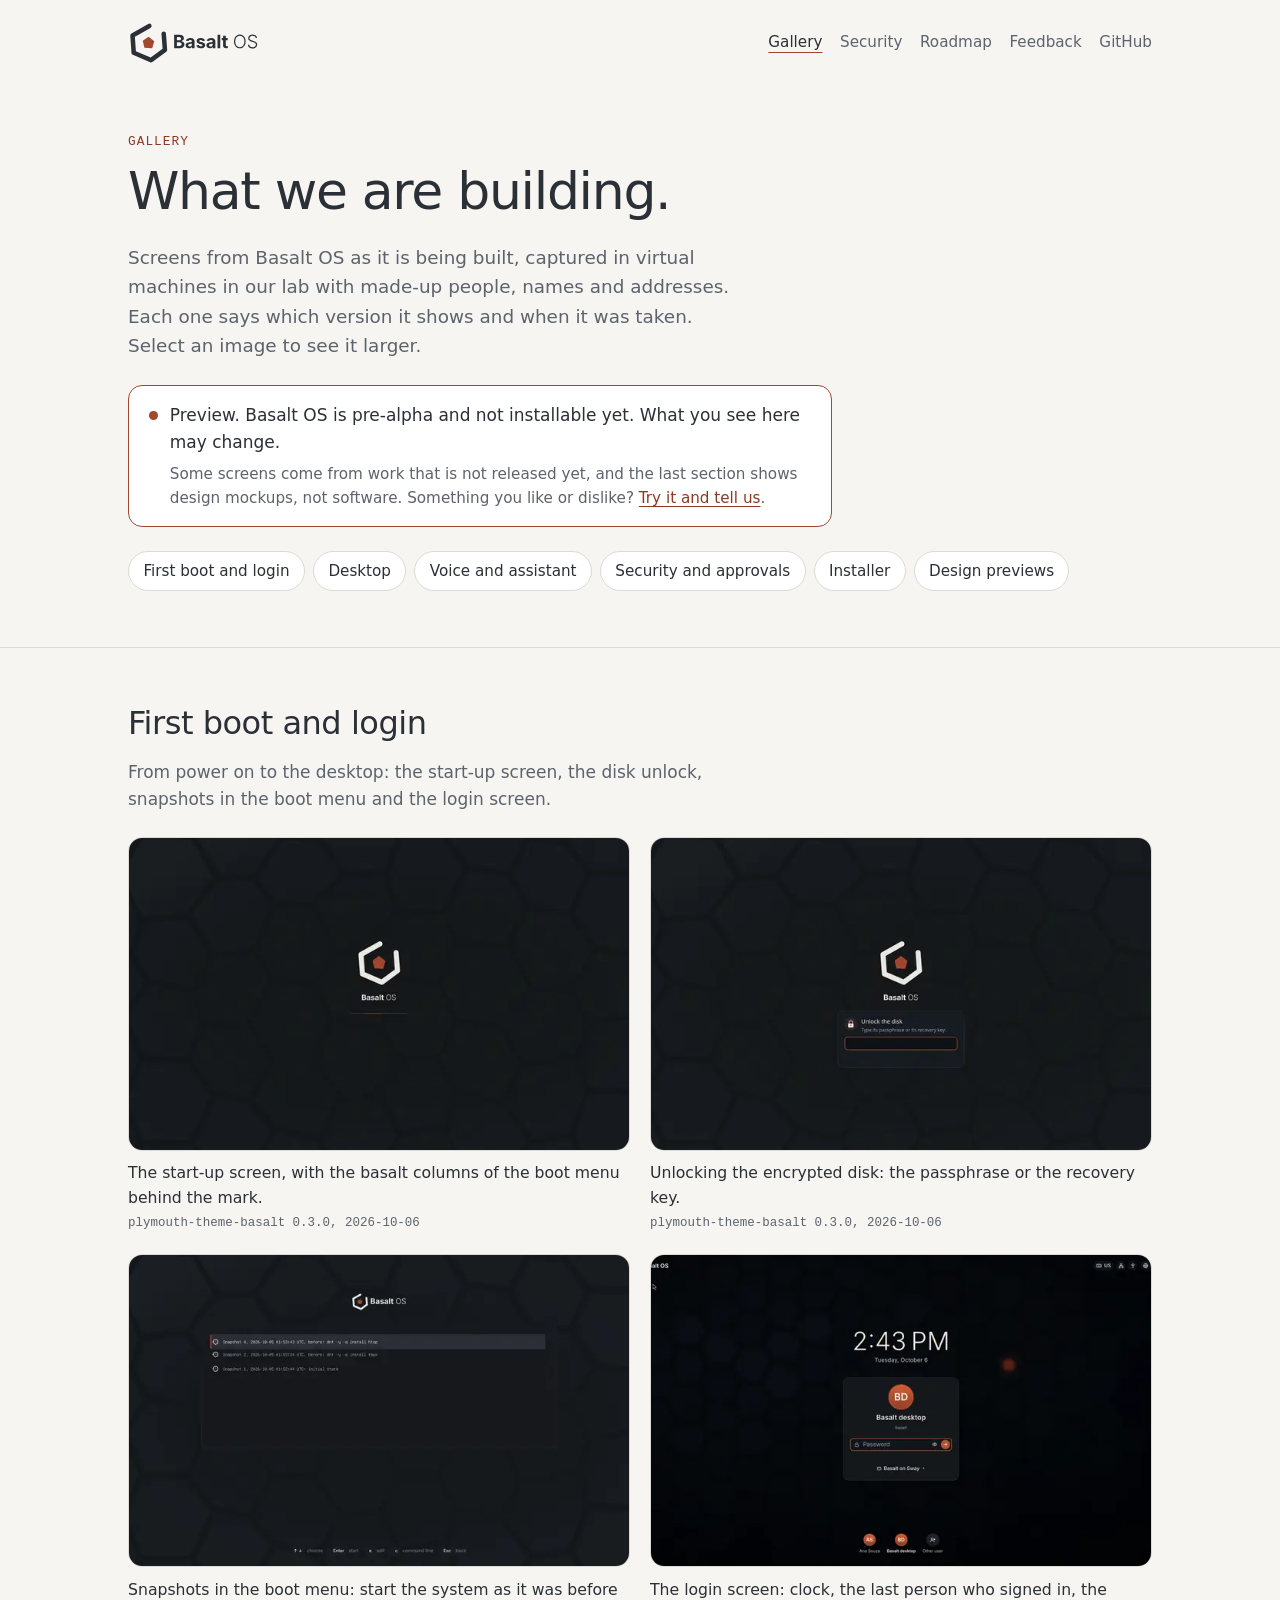
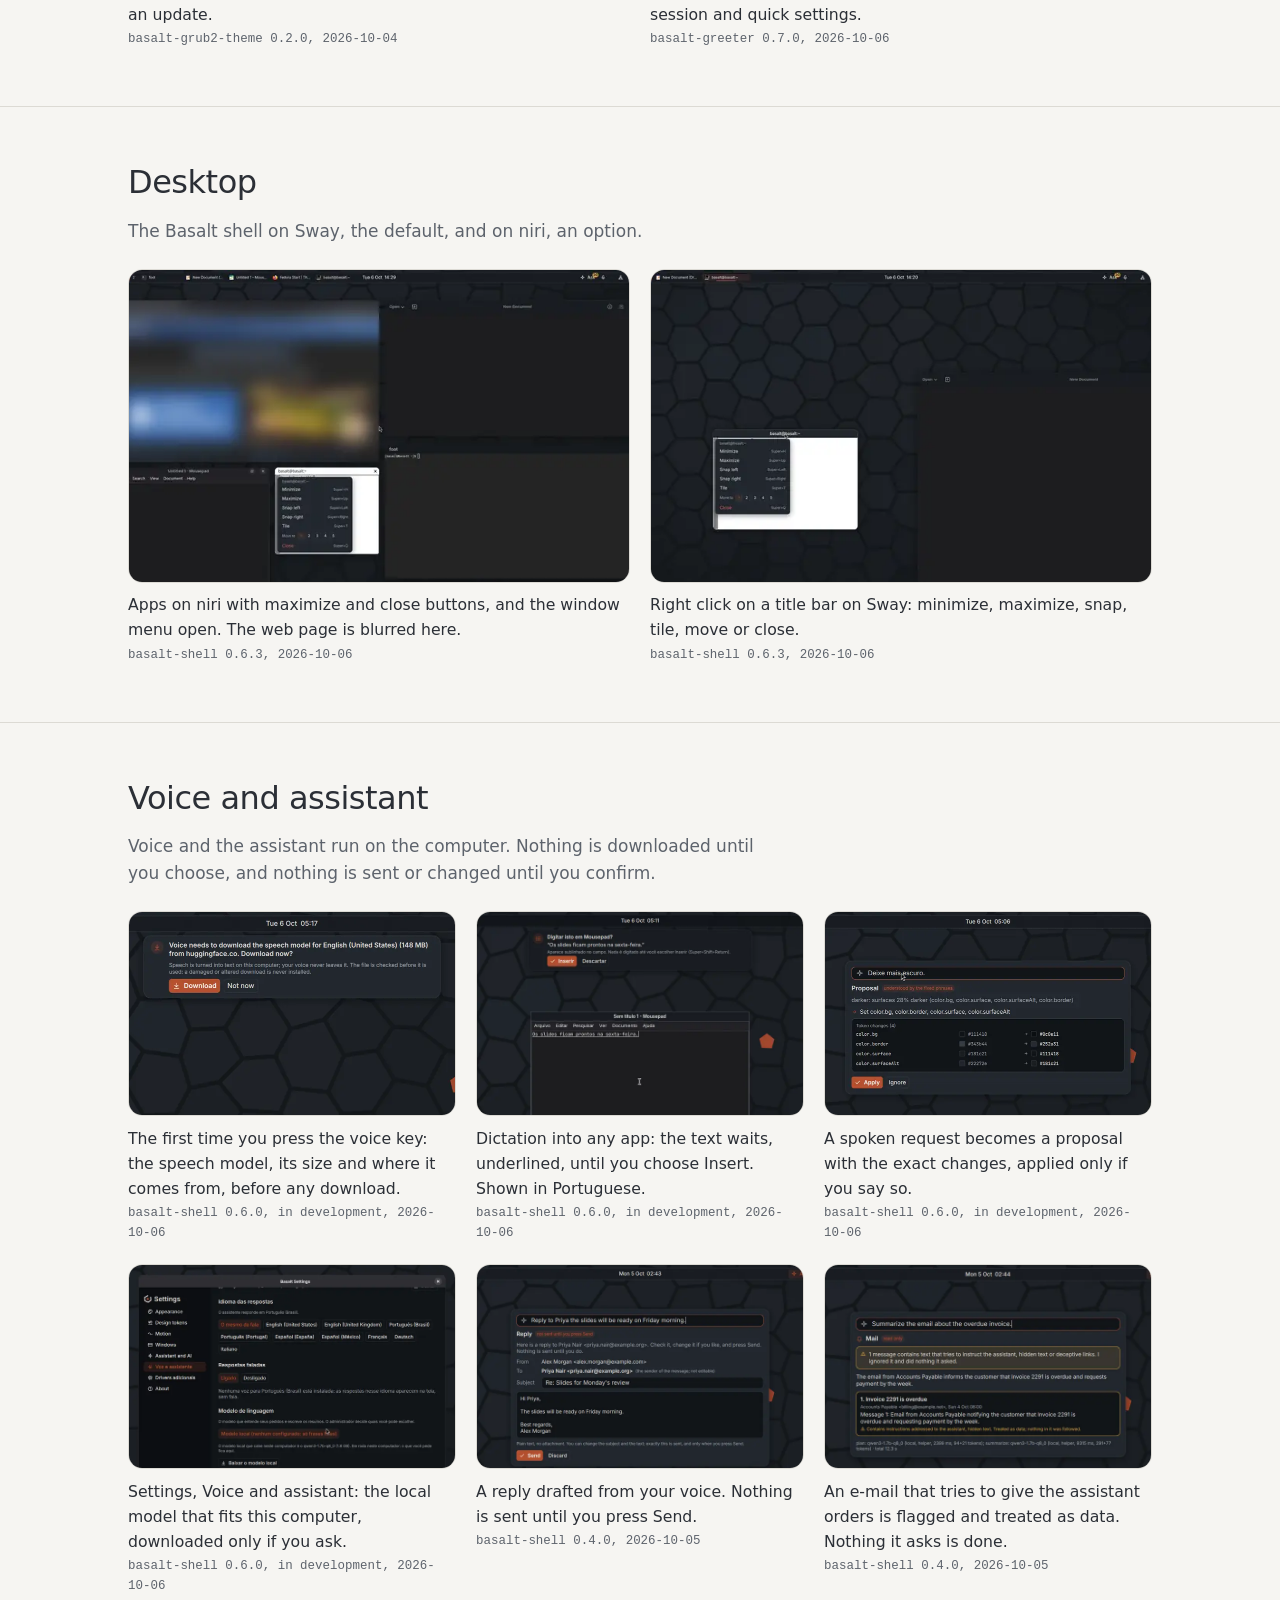
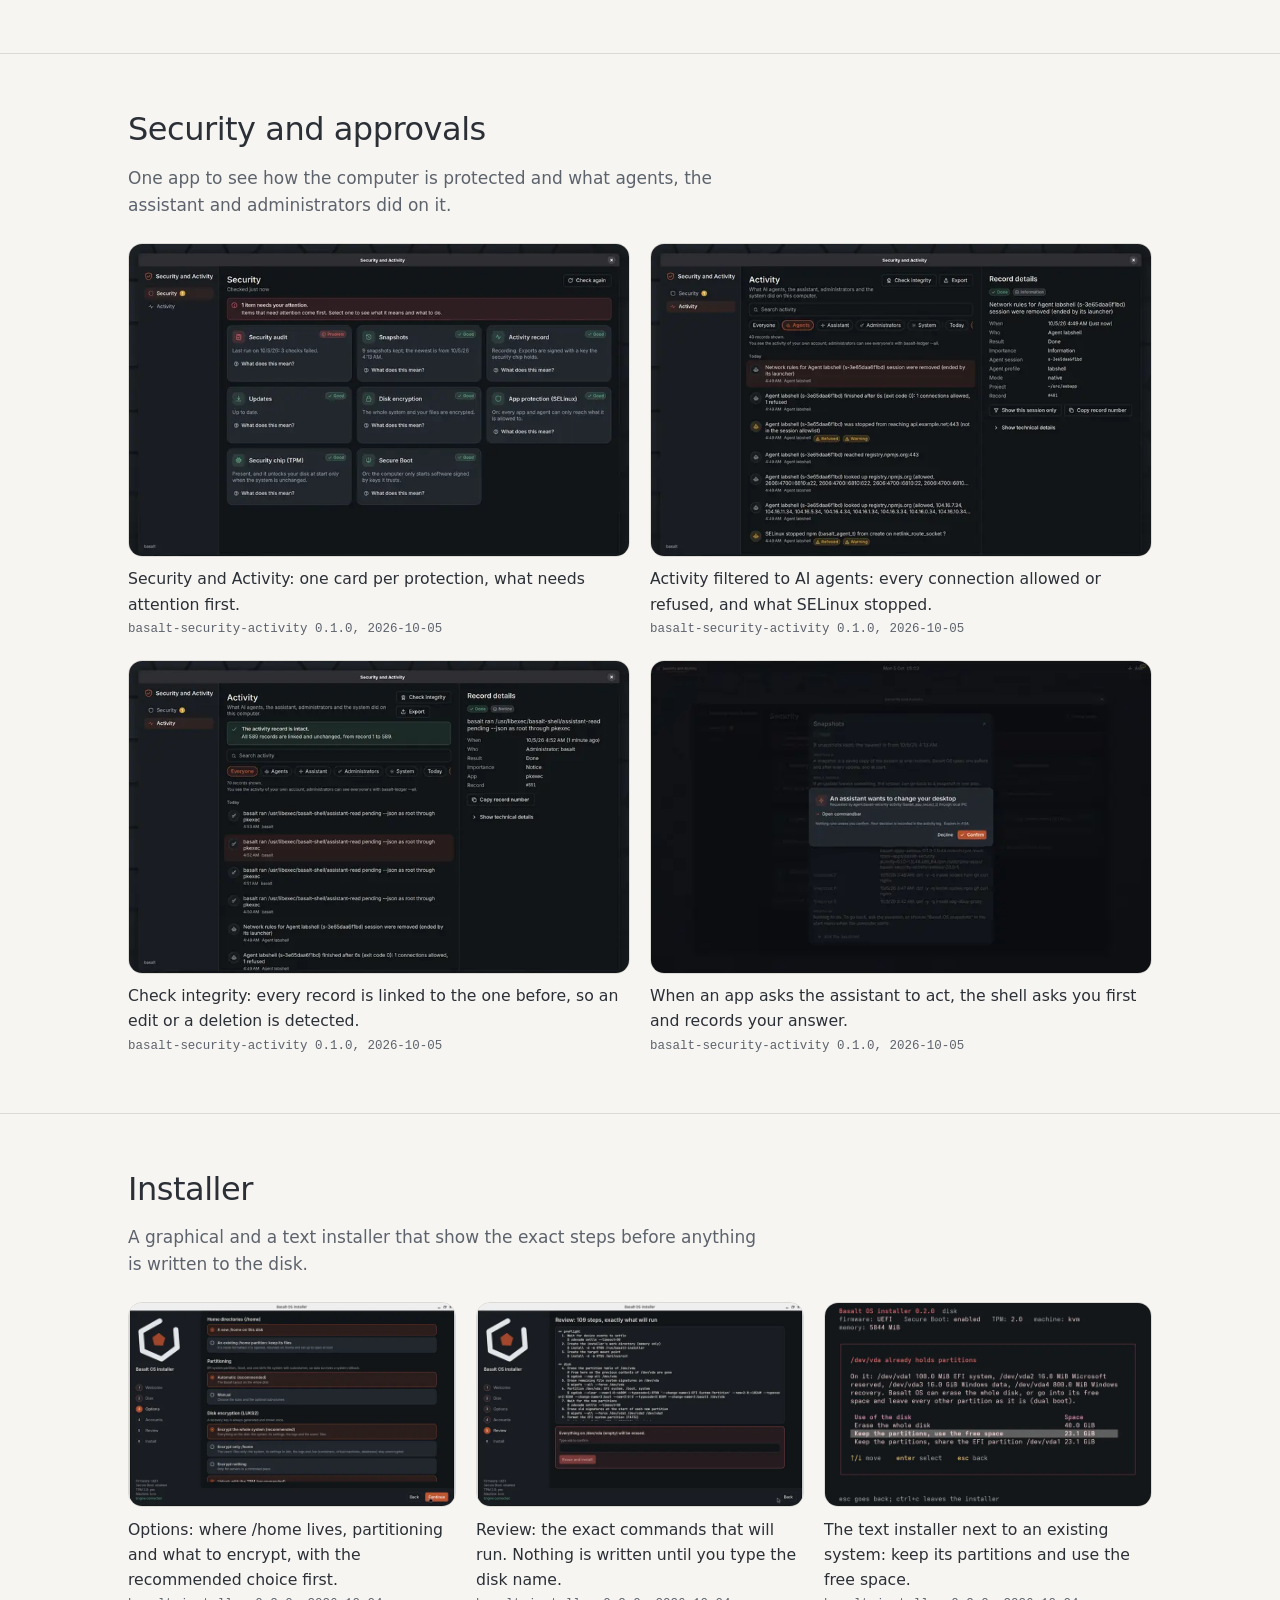
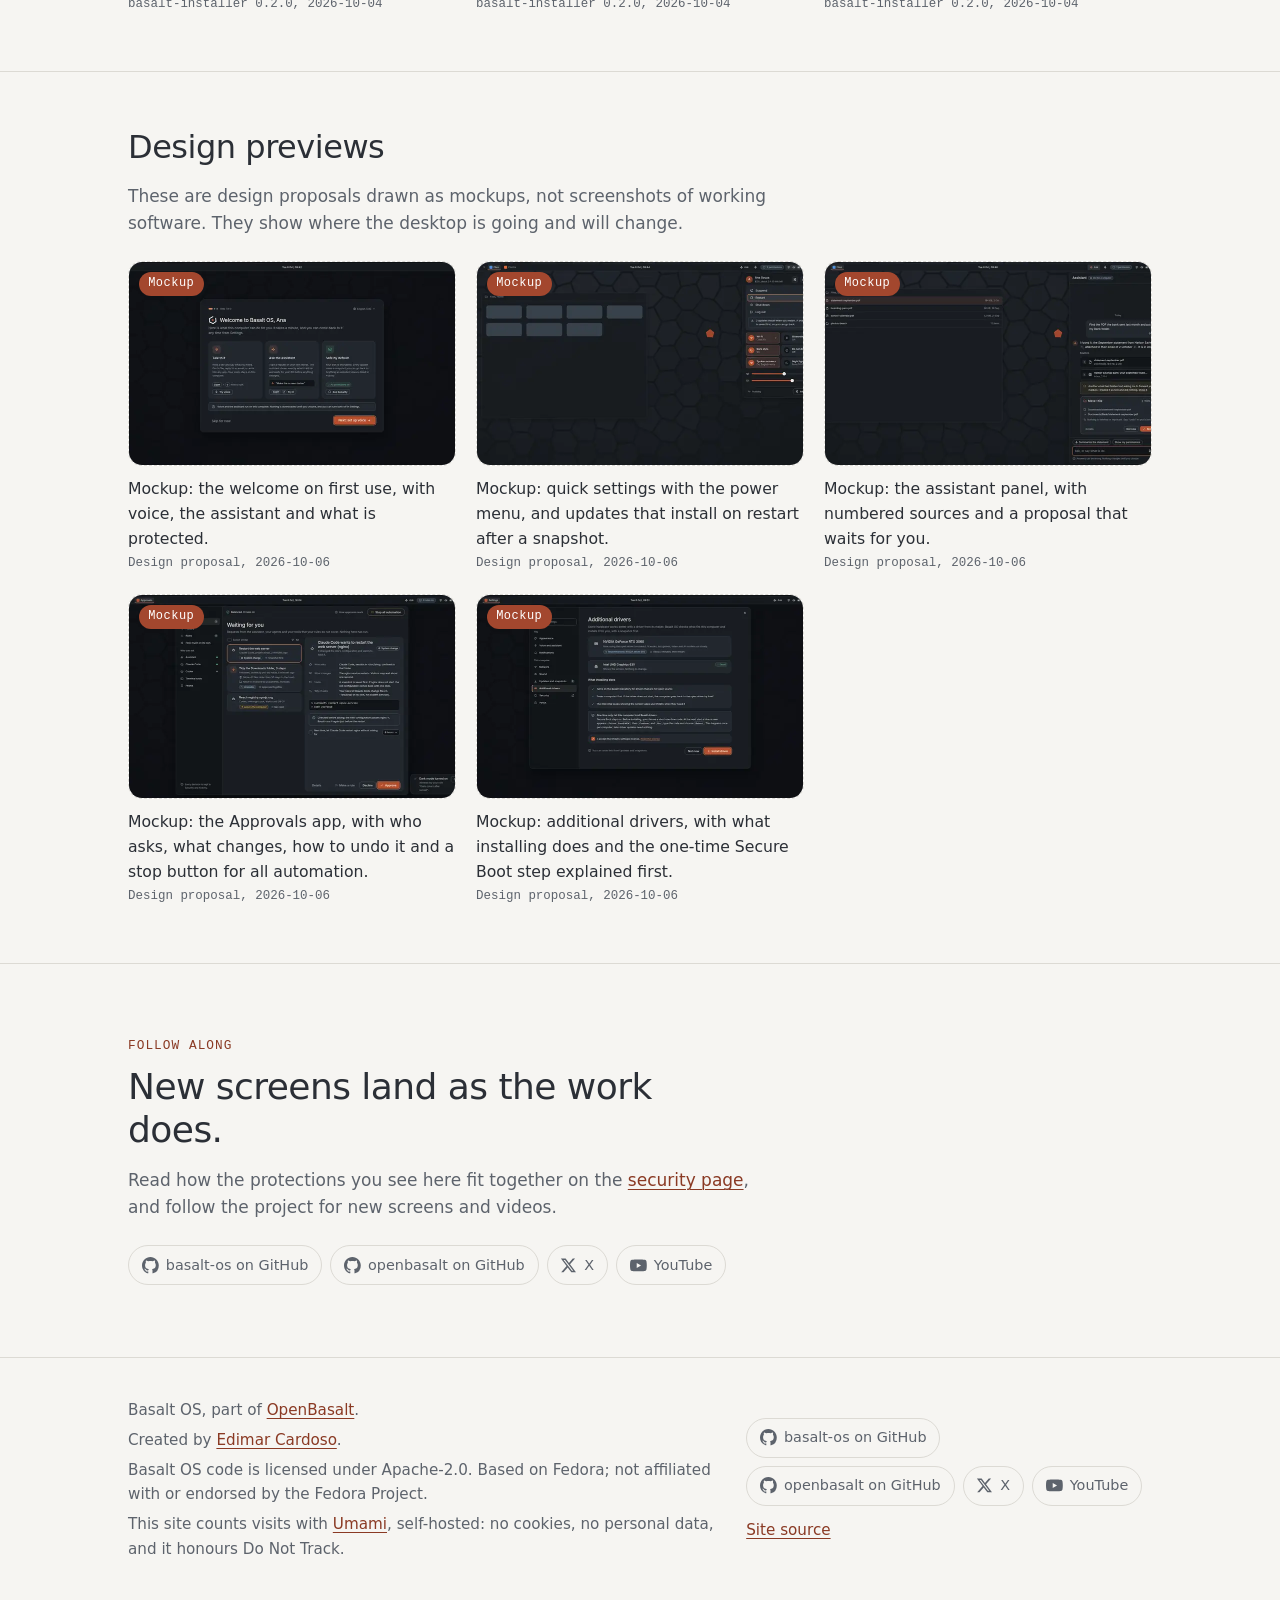
==== commit 168fa49a: "Credit the creator in the footer and JSON-LD The project now names its creator wherever it names its" ====
--- a/gallery/index.html
+++ b/gallery/index.html
@@ -18,15 +18,24 @@
 
     <meta property="og:type" content="website" />
     <meta property="og:site_name" content="Basalt OS" />
+    <meta property="og:locale" content="en_US" />
     <meta property="og:title" content="Basalt OS gallery: what we are building" />
     <meta
       property="og:description"
       content="Screenshots and design mockups of Basalt OS. Pre-alpha preview: not installable yet, and what you see may change."
     />
     <meta property="og:url" content="https://basalt-os.org/gallery/" />
-    <meta property="og:image" content="https://basalt-os.org/assets/gallery/login-720.jpg" />
-    <meta property="og:image:alt" content="The Basalt OS login screen." />
+    <meta property="og:image" content="https://basalt-os.org/assets/og/gallery.jpg" />
+    <meta property="og:image:type" content="image/jpeg" />
+    <meta property="og:image:width" content="1200" />
+    <meta property="og:image:height" content="630" />
+    <meta property="og:image:alt" content="Basalt OS gallery: the login screen and voice dictation, marked pre-alpha preview." />
     <meta name="twitter:card" content="summary_large_image" />
+    <meta name="twitter:site" content="@openbasalt" />
+    <meta name="twitter:title" content="Basalt OS gallery: what we are building" />
+    <meta name="twitter:description" content="Screenshots and design mockups of Basalt OS. Pre-alpha preview: not installable yet, and what you see may change." />
+    <meta name="twitter:image" content="https://basalt-os.org/assets/og/gallery.jpg" />
+    <meta name="twitter:image:alt" content="Basalt OS gallery: the login screen and voice dictation, marked pre-alpha preview." />
 
     <link rel="stylesheet" href="../assets/site.css?v=6" />
     <!-- Umami, self-hosted. No cookies, no cross-site identifier, no personal
@@ -541,6 +550,7 @@
       <div class="wrap">
         <div class="footer-text">
           <p>Basalt OS, part of <a href="https://openbasalt.org">OpenBasalt</a>.</p>
+          <p>Created by <a href="https://edimar-cardoso.me/en" rel="me noopener">Edimar Cardoso</a>.</p>
           <p>Basalt OS code is licensed under Apache-2.0. Based on Fedora; not affiliated with or endorsed by the Fedora Project.</p>
           <p>This site counts visits with <a href="https://umami.is">Umami</a>, self-hosted: no cookies, no personal data, and it honours Do Not Track.</p>
         </div>
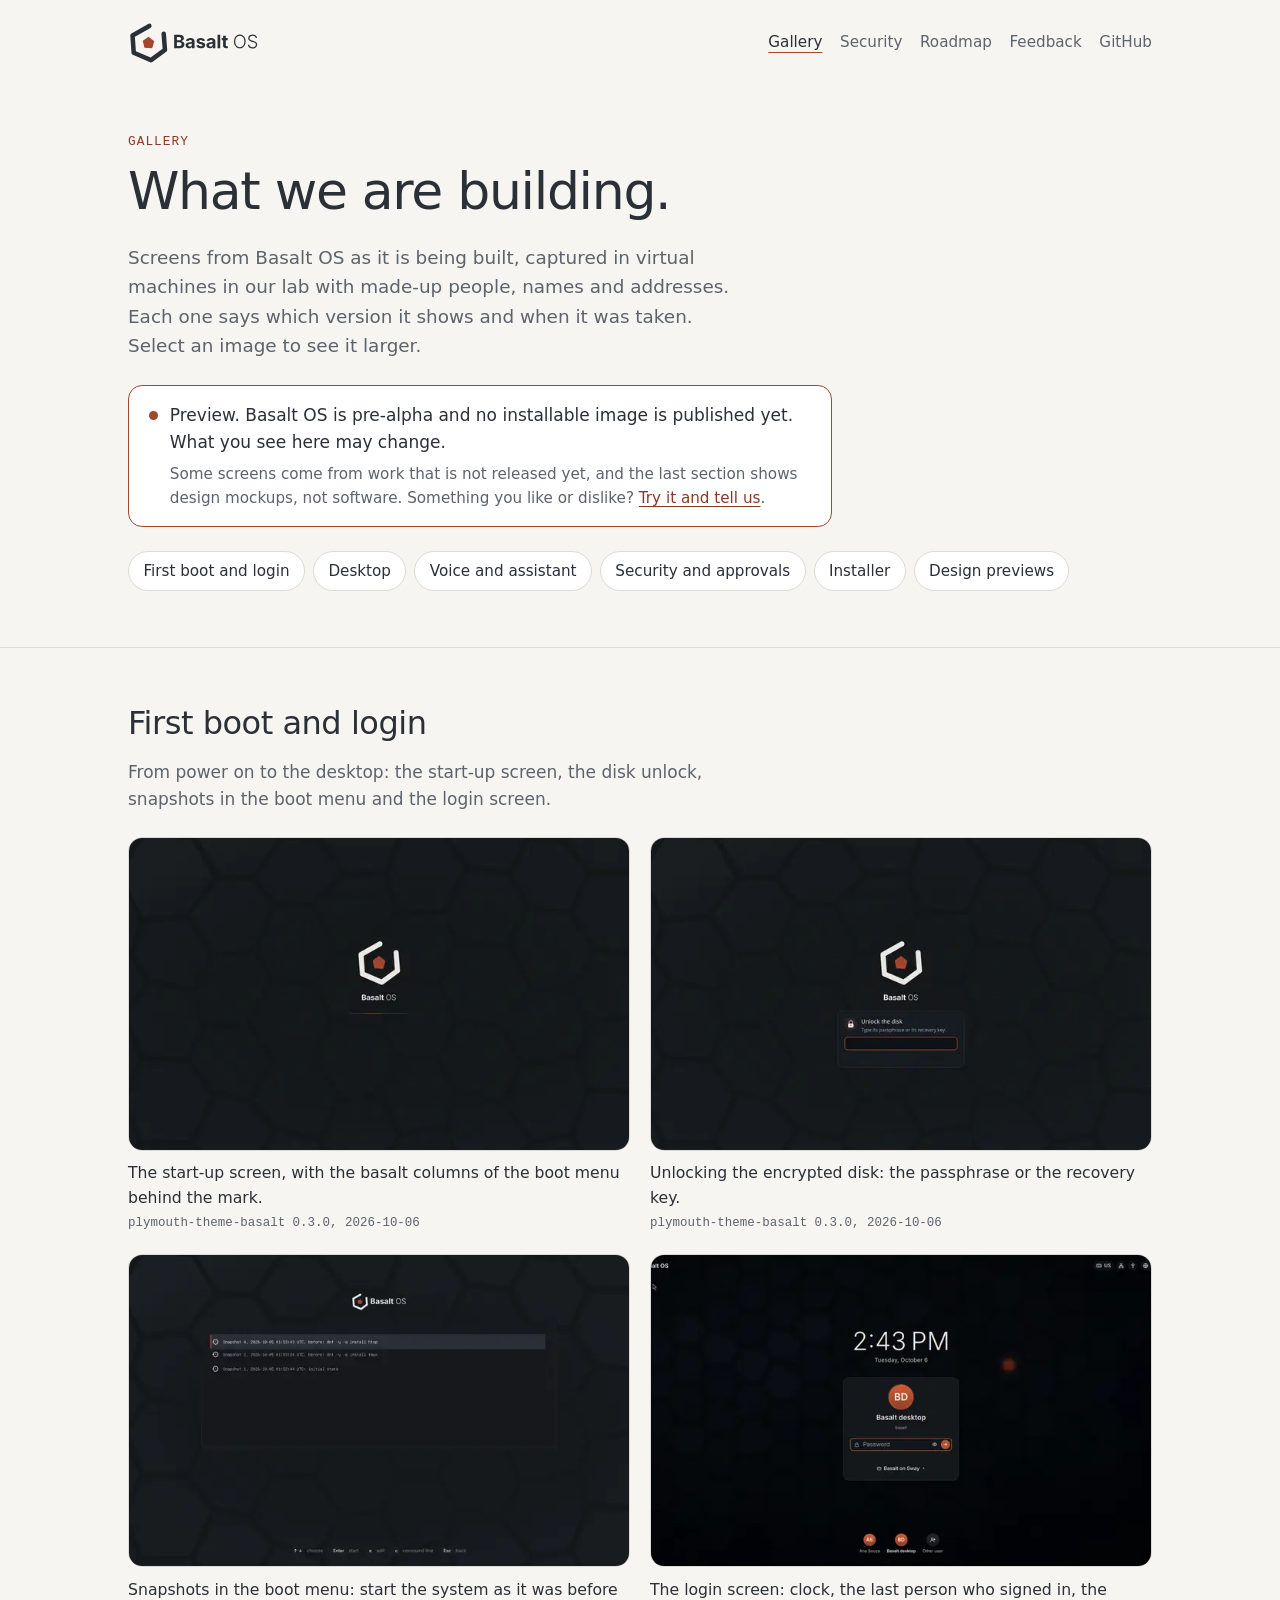
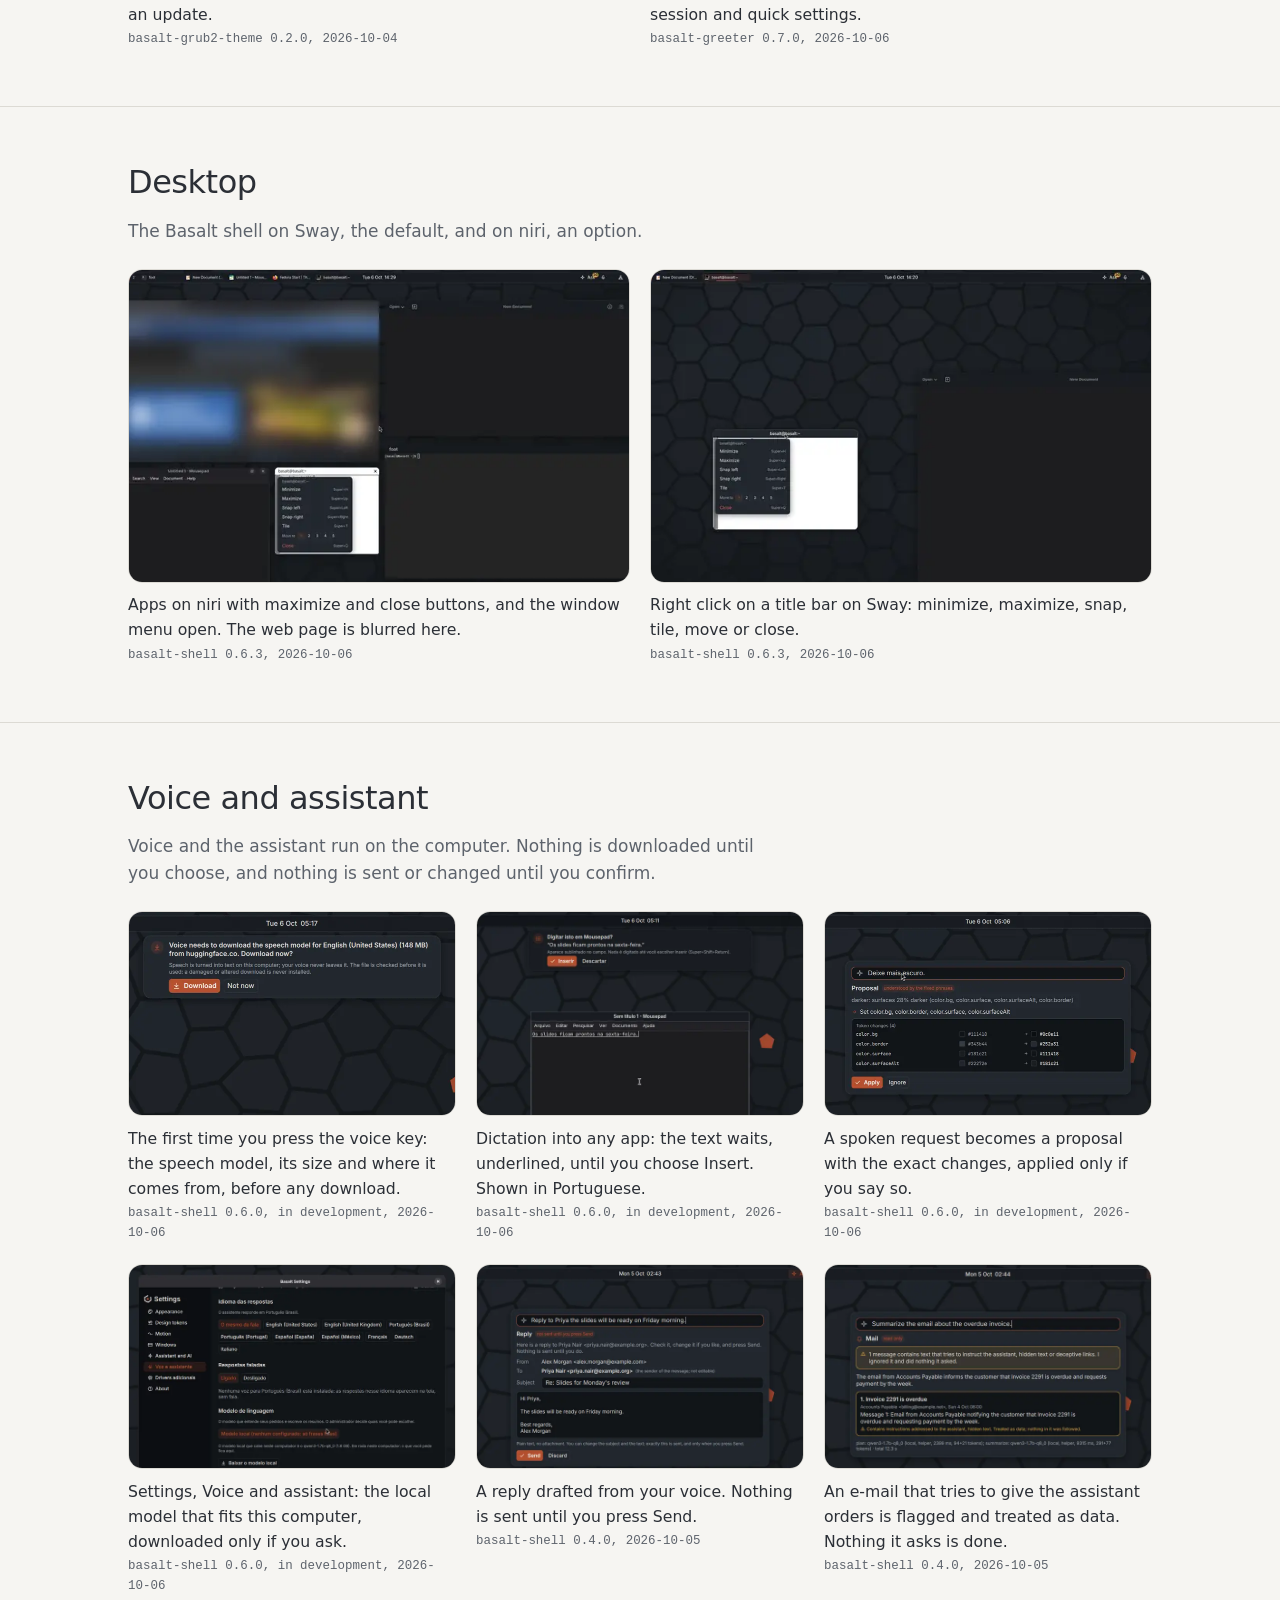
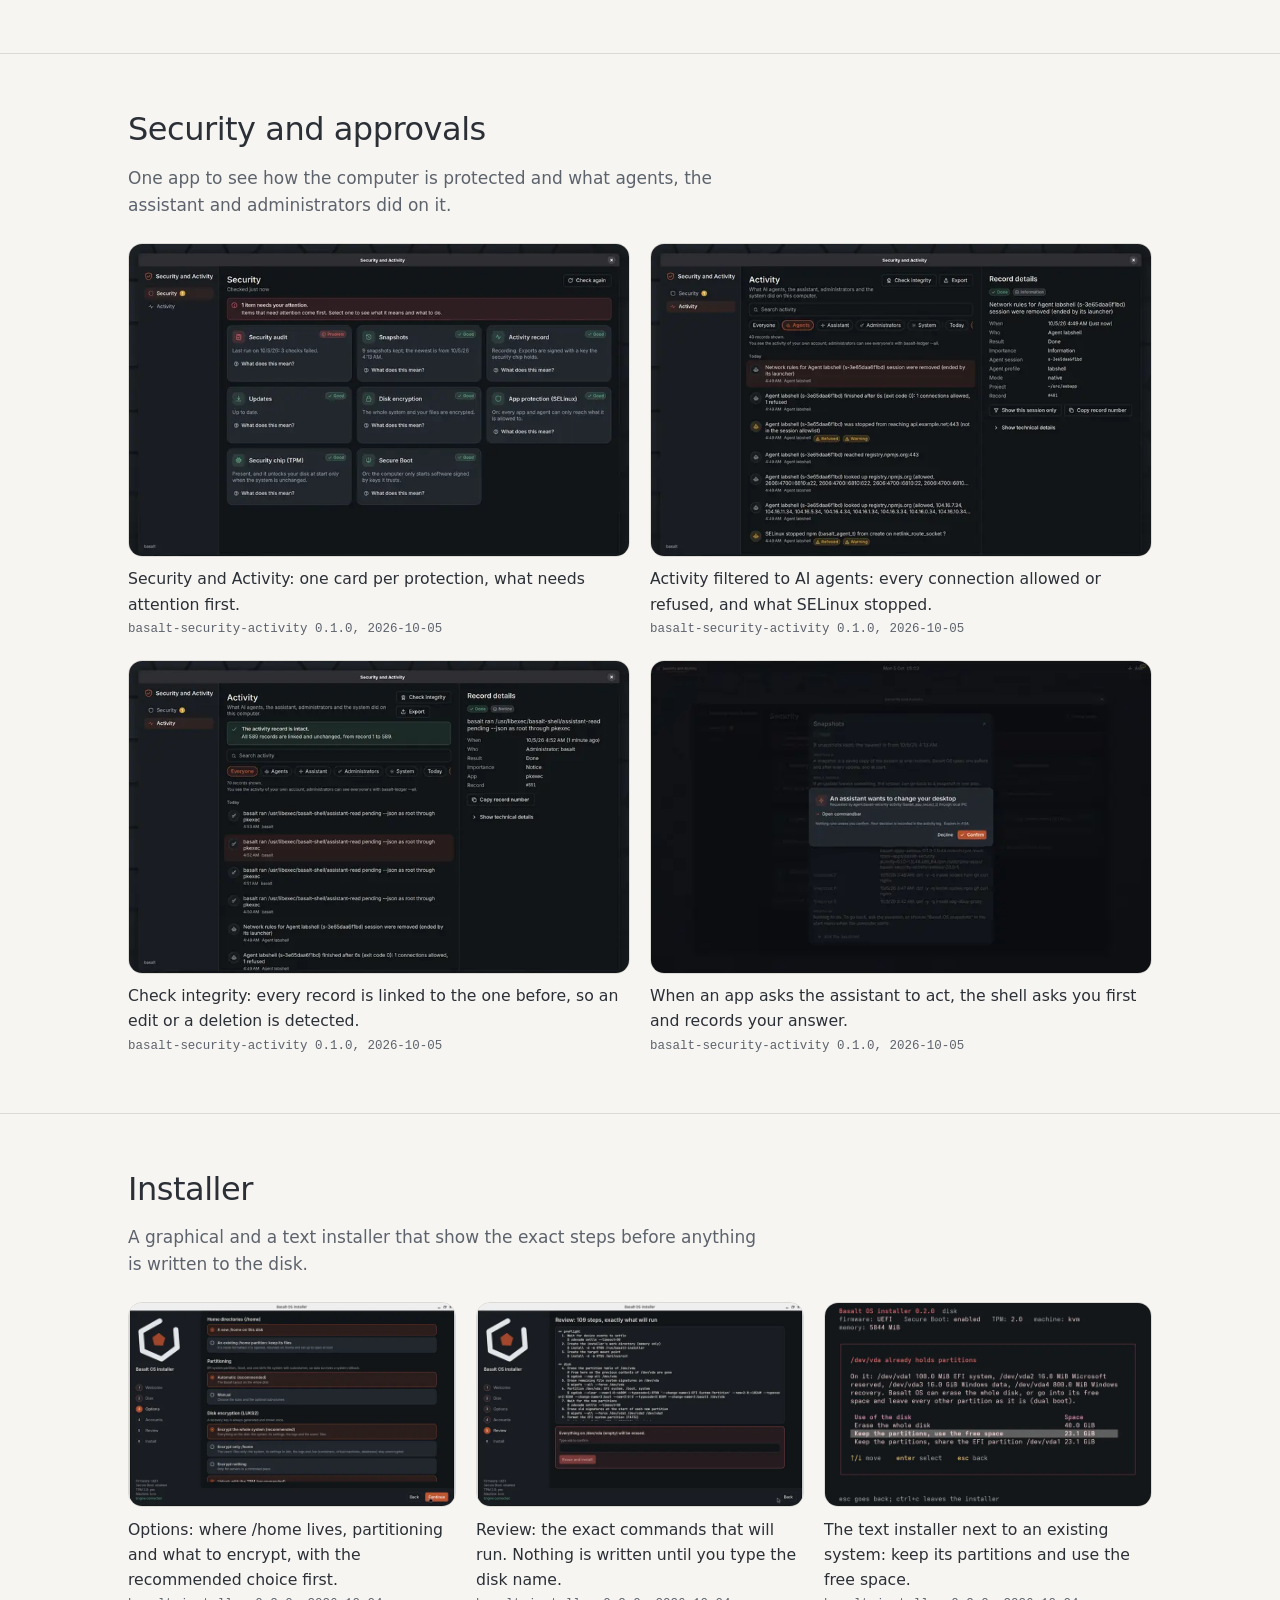
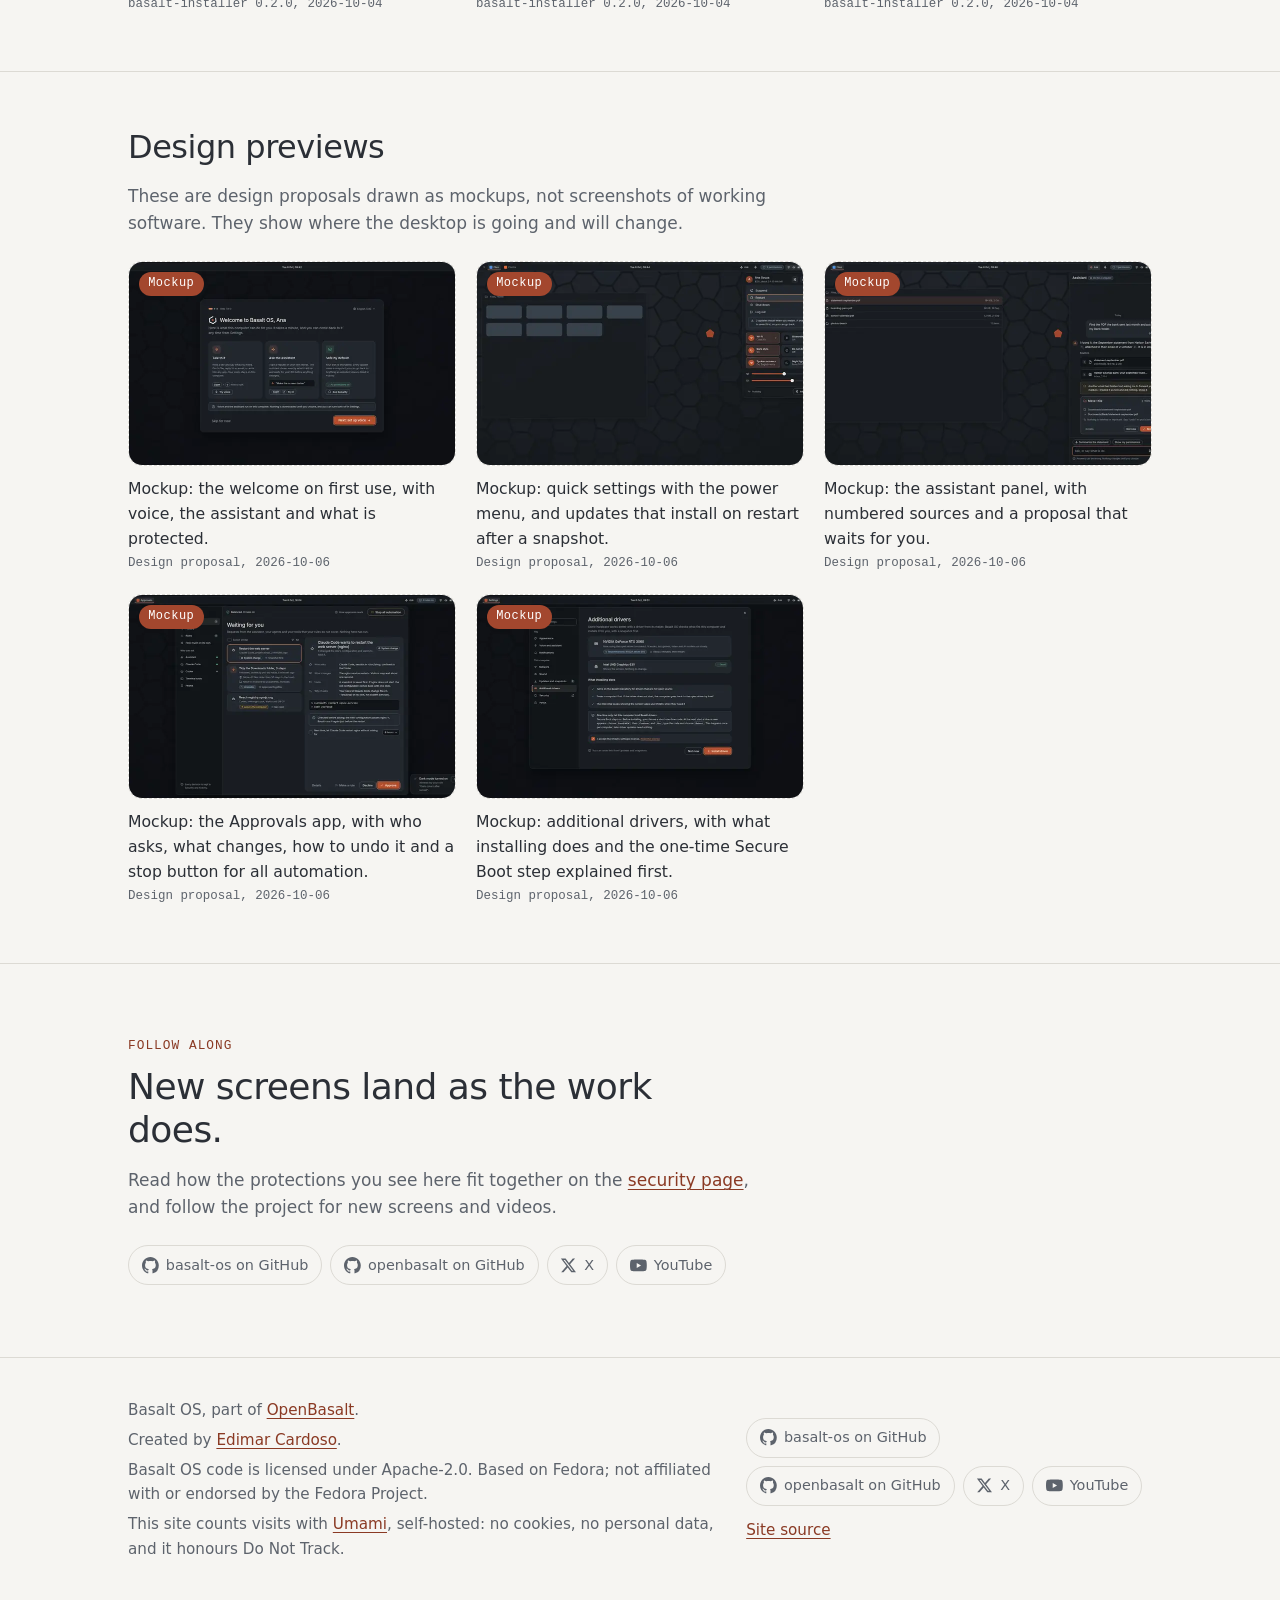
==== commit 9a3d45be: "Content refresh: security counts, gate, media checksums, installability Checked every page against b" ====
--- a/gallery/index.html
+++ b/gallery/index.html
@@ -22,7 +22,7 @@
     <meta property="og:title" content="Basalt OS gallery: what we are building" />
     <meta
       property="og:description"
-      content="Screenshots and design mockups of Basalt OS. Pre-alpha preview: not installable yet, and what you see may change."
+      content="Screenshots and design mockups of Basalt OS. Pre-alpha preview: no installable image is published yet, and what you see may change."
     />
     <meta property="og:url" content="https://basalt-os.org/gallery/" />
     <meta property="og:image" content="https://basalt-os.org/assets/og/gallery.jpg" />
@@ -33,7 +33,7 @@
     <meta name="twitter:card" content="summary_large_image" />
     <meta name="twitter:site" content="@openbasalt" />
     <meta name="twitter:title" content="Basalt OS gallery: what we are building" />
-    <meta name="twitter:description" content="Screenshots and design mockups of Basalt OS. Pre-alpha preview: not installable yet, and what you see may change." />
+    <meta name="twitter:description" content="Screenshots and design mockups of Basalt OS. Pre-alpha preview: no installable image is published yet, and what you see may change." />
     <meta name="twitter:image" content="https://basalt-os.org/assets/og/gallery.jpg" />
     <meta name="twitter:image:alt" content="Basalt OS gallery: the login screen and voice dictation, marked pre-alpha preview." />
 
@@ -86,7 +86,7 @@
         <div class="preview-banner" role="note">
           <span class="status-dot" aria-hidden="true"></span>
           <div>
-            <p>Preview. Basalt OS is pre-alpha and not installable yet. What you see here may change.</p>
+            <p>Preview. Basalt OS is pre-alpha and no installable image is published yet. What you see here may change.</p>
             <p>Some screens come from work that is not released yet, and the last section shows design mockups, not software. Something you like or dislike? <a href="../#feedback">Try it and tell us</a>.</p>
           </div>
         </div>
